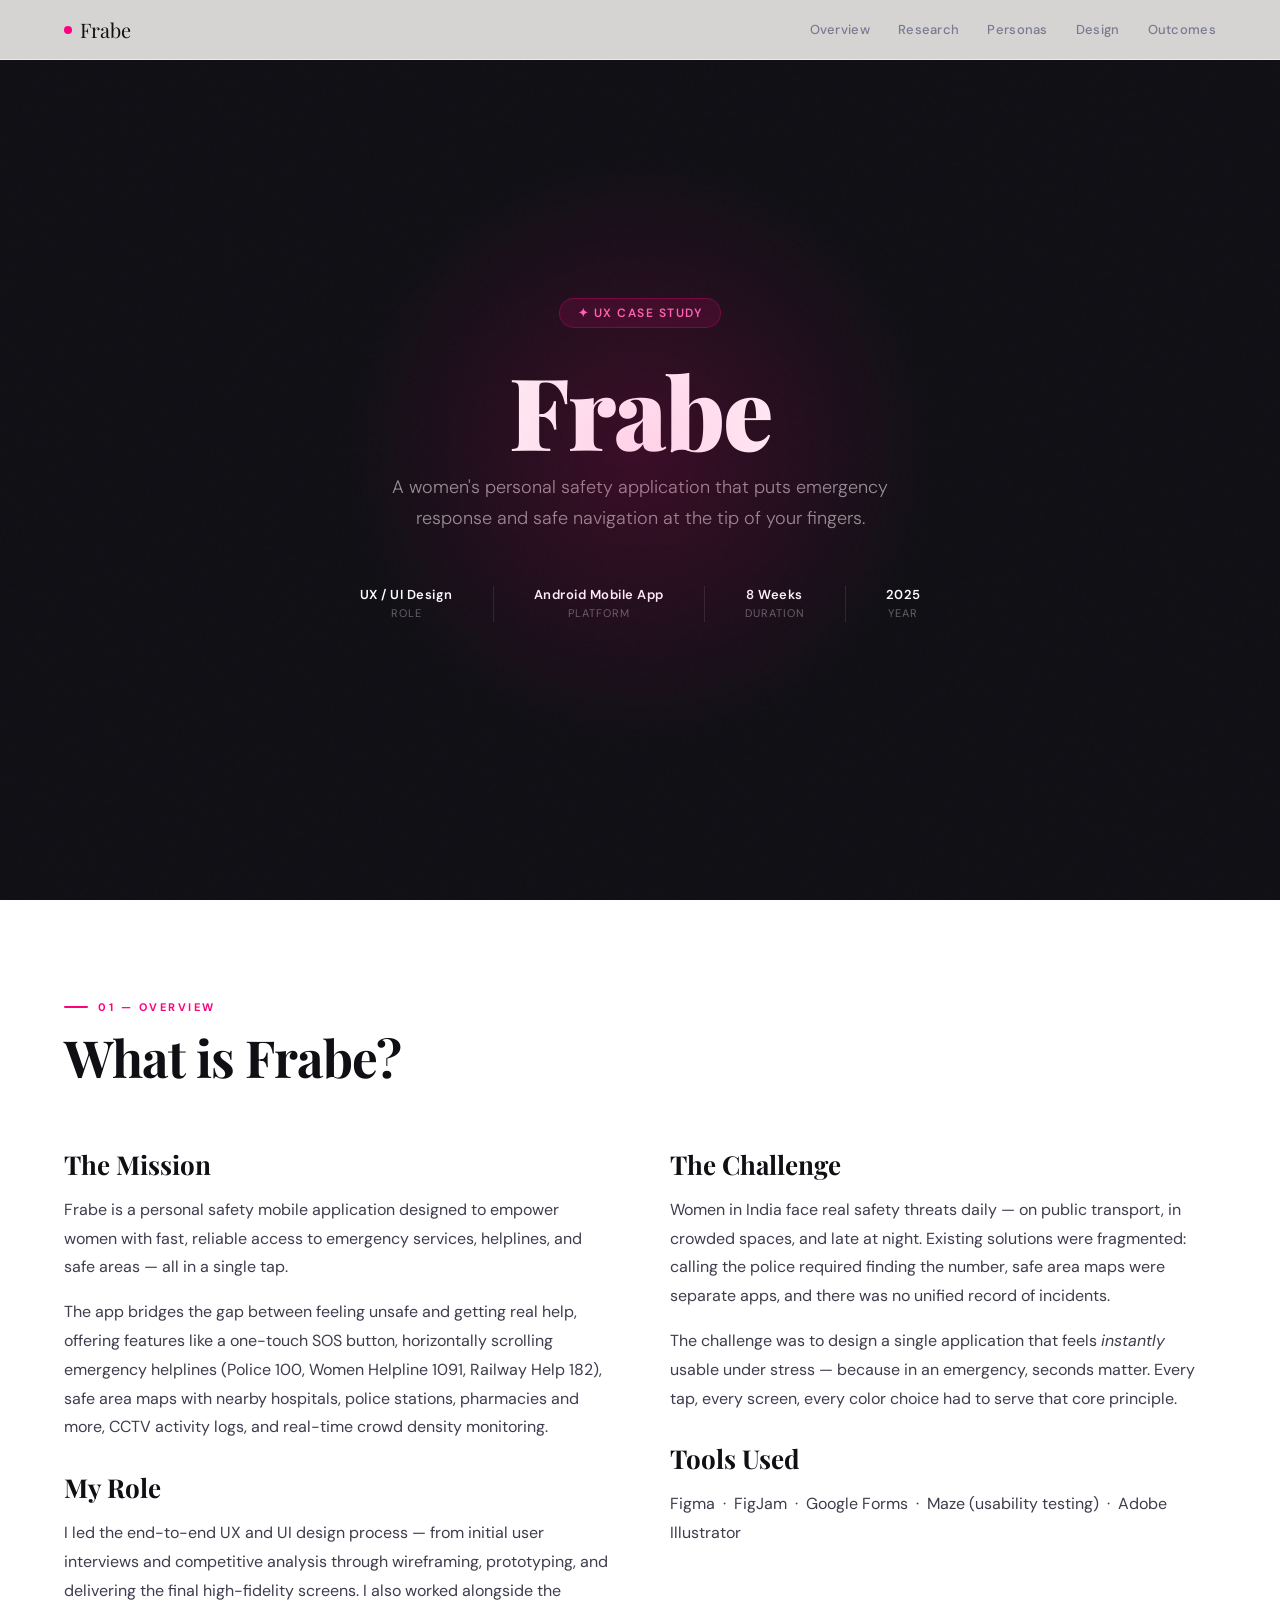
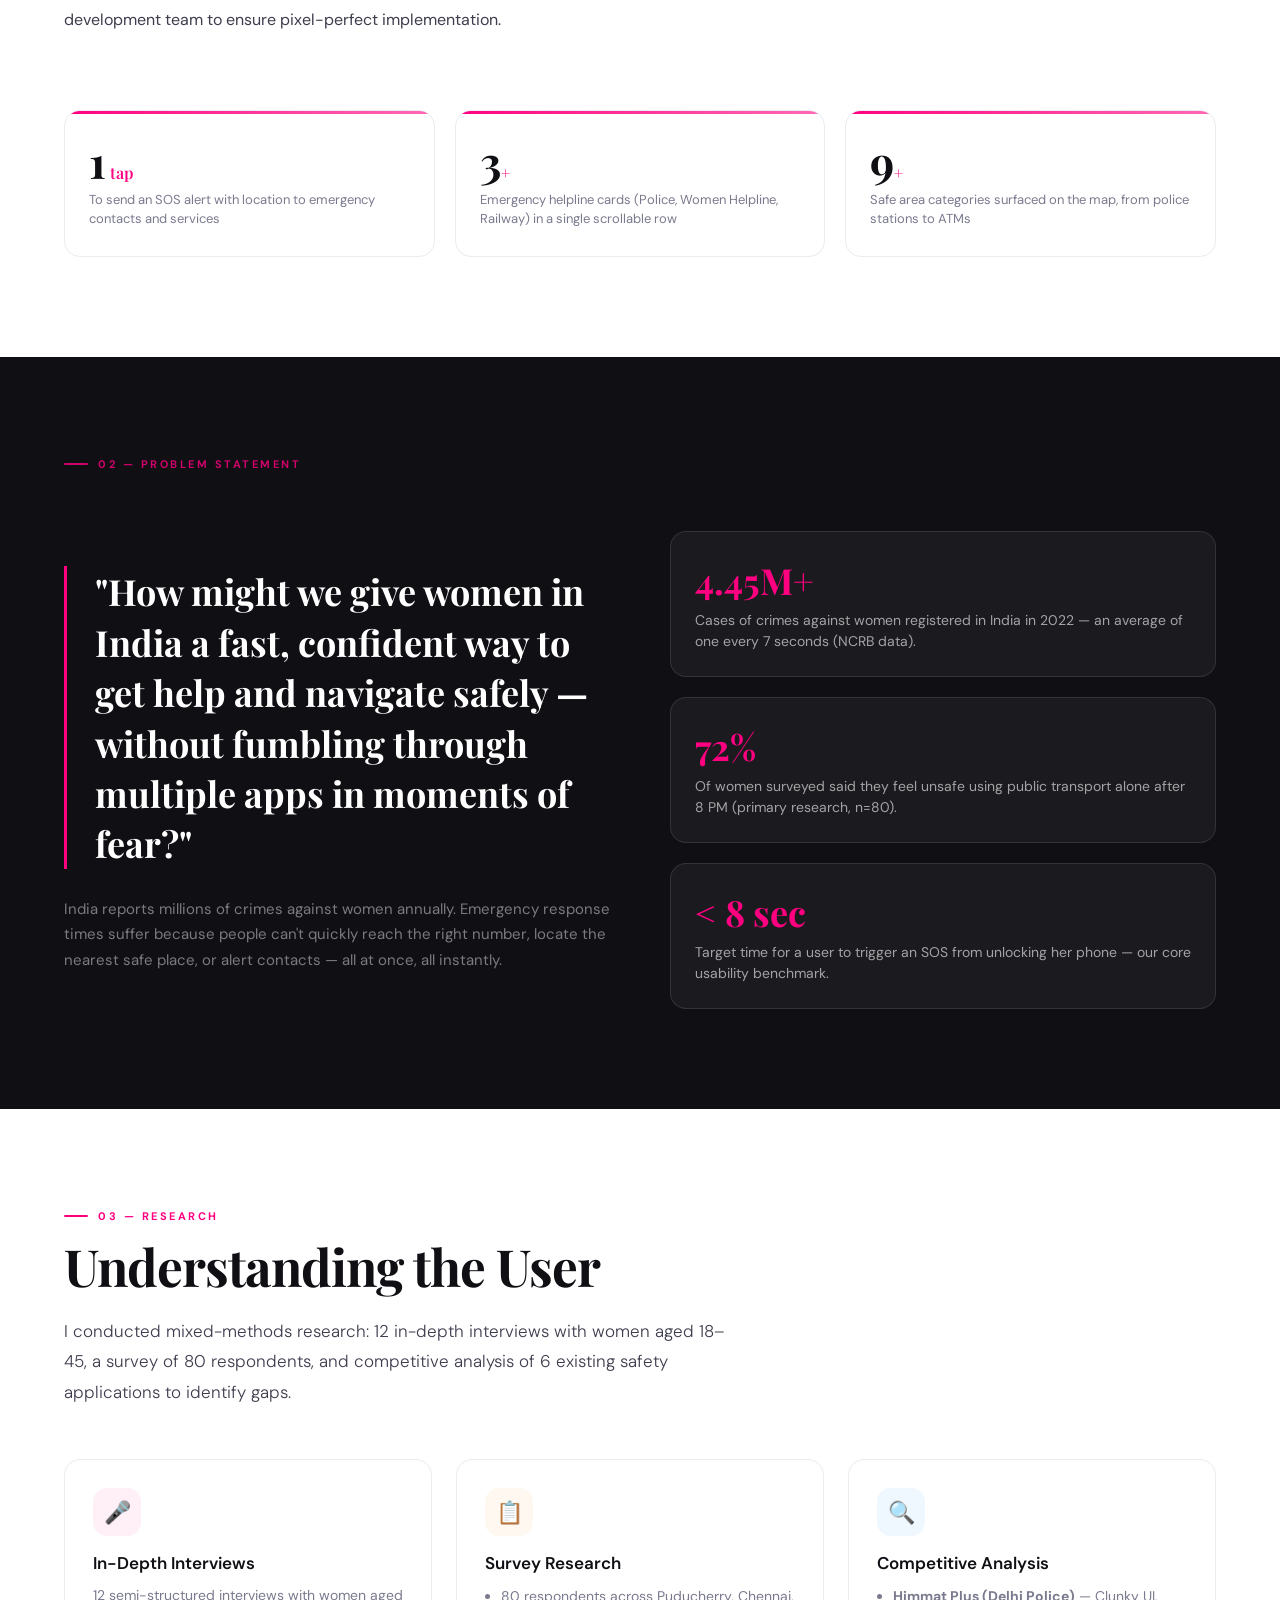
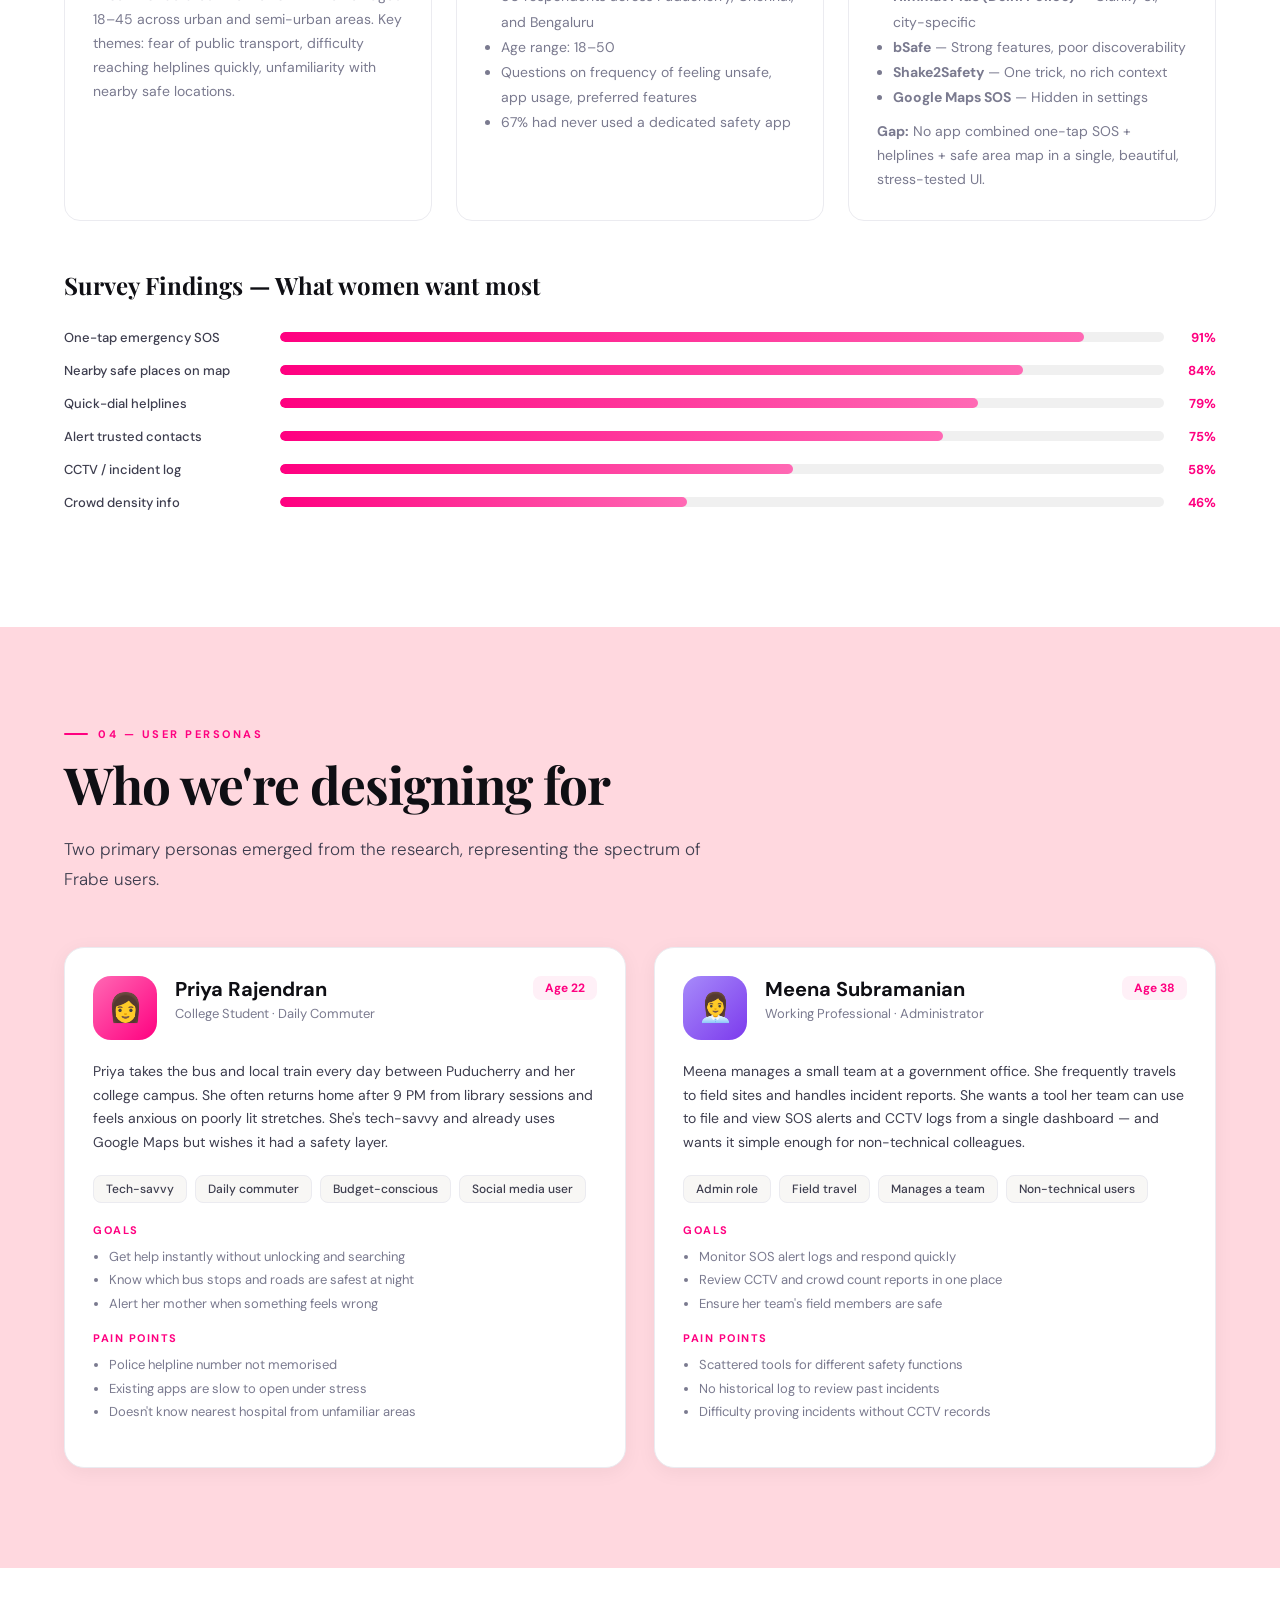
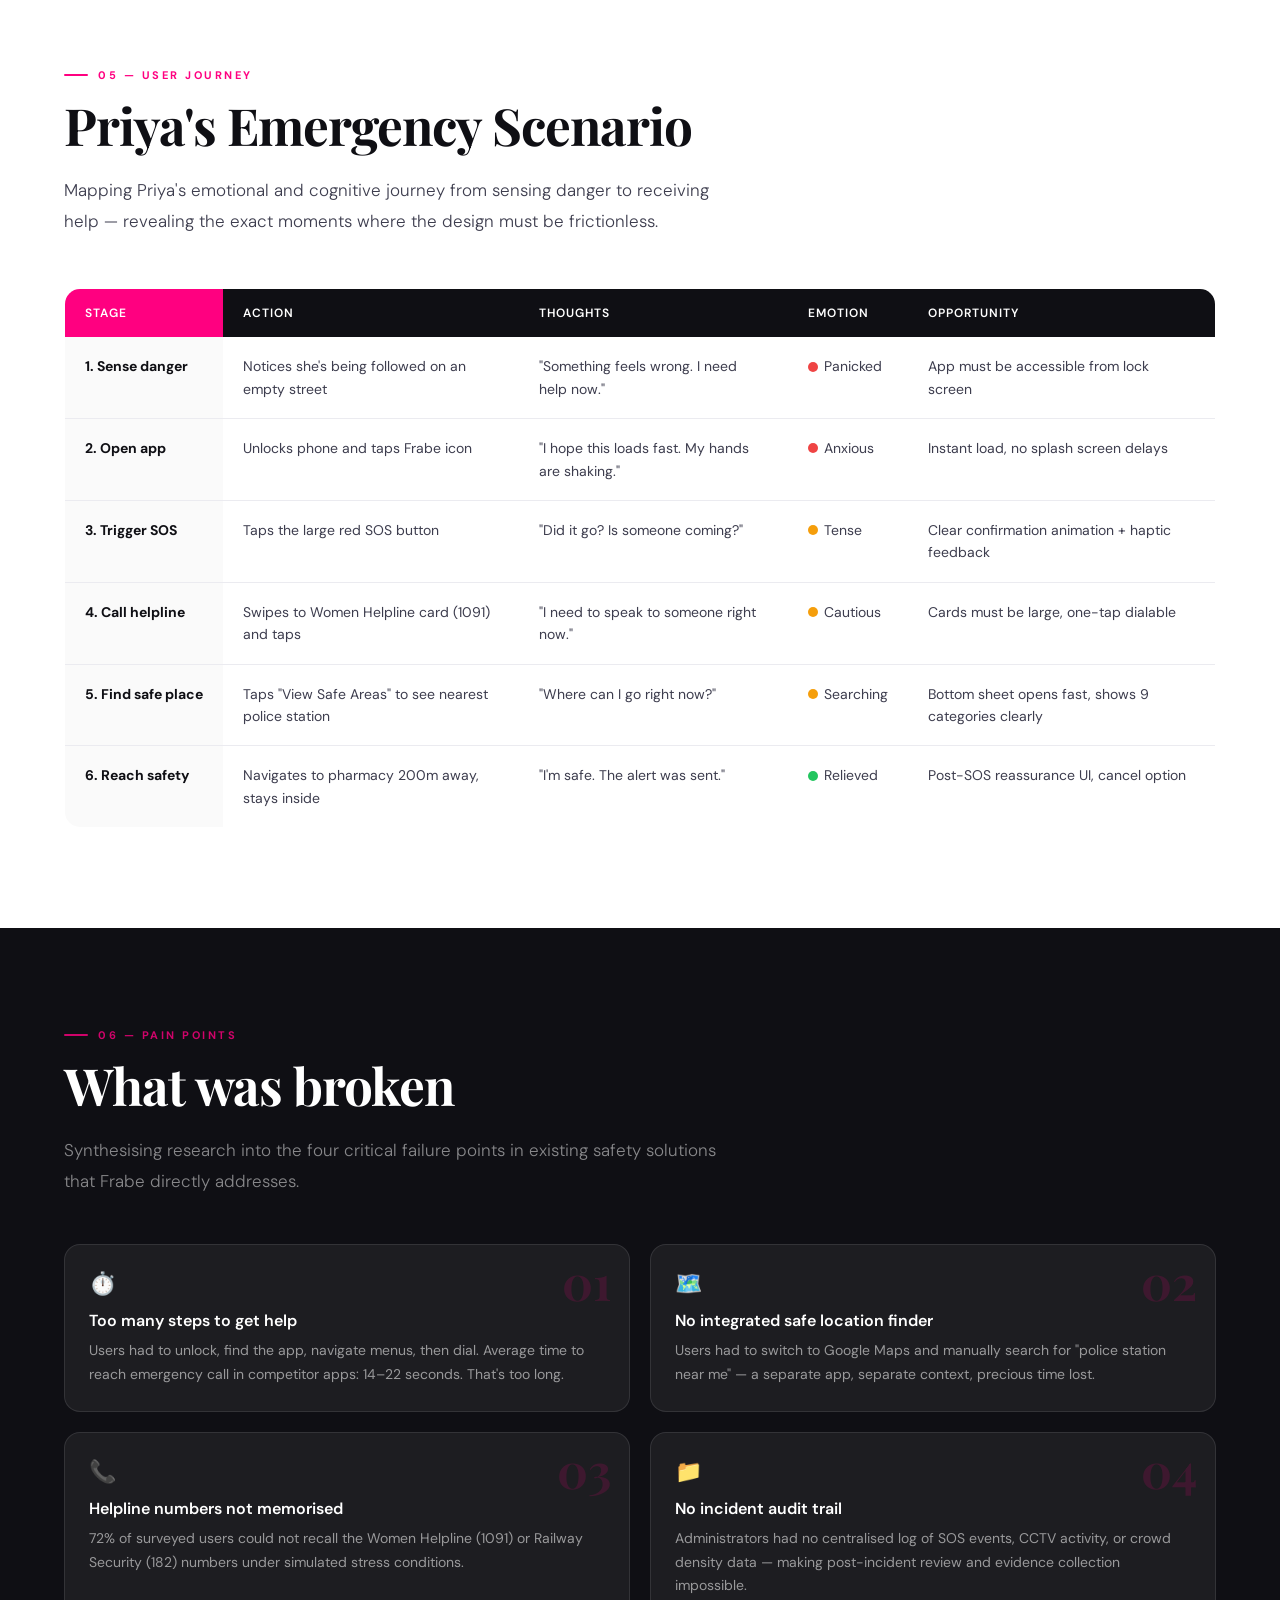
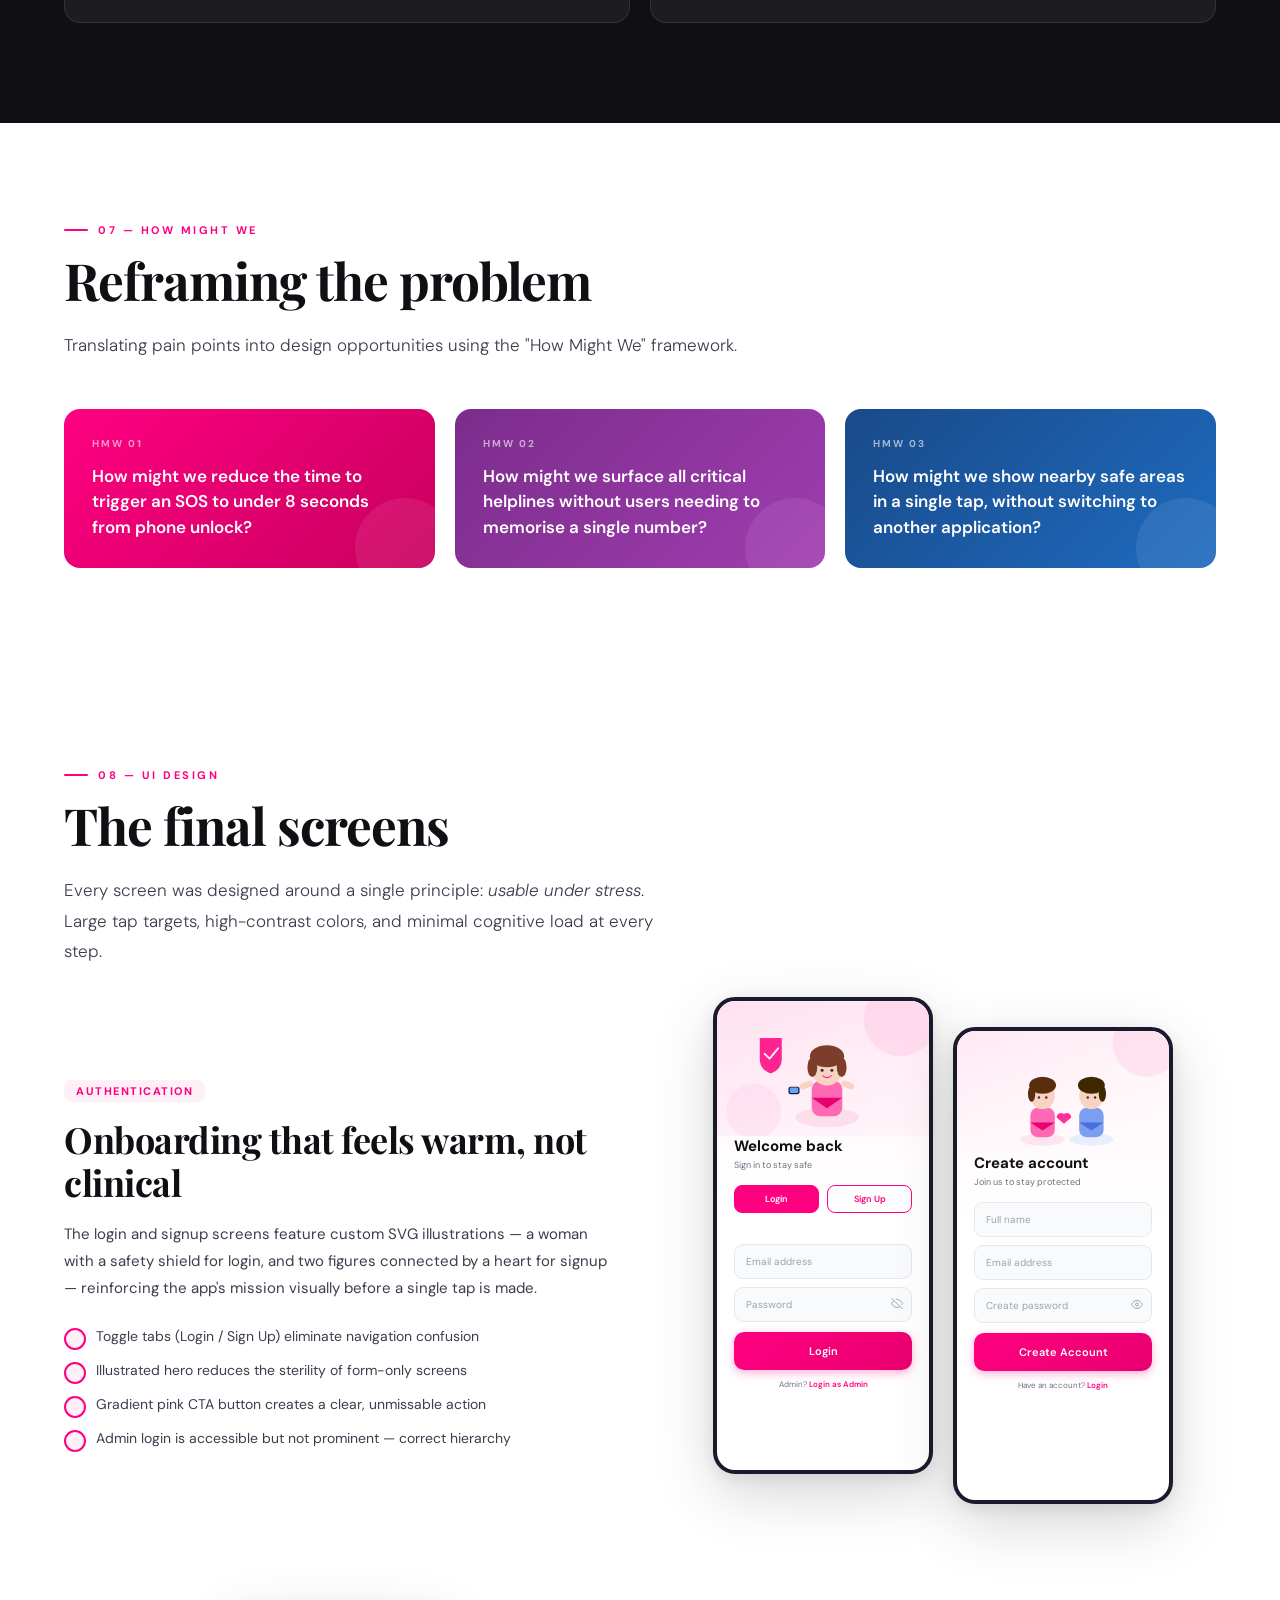
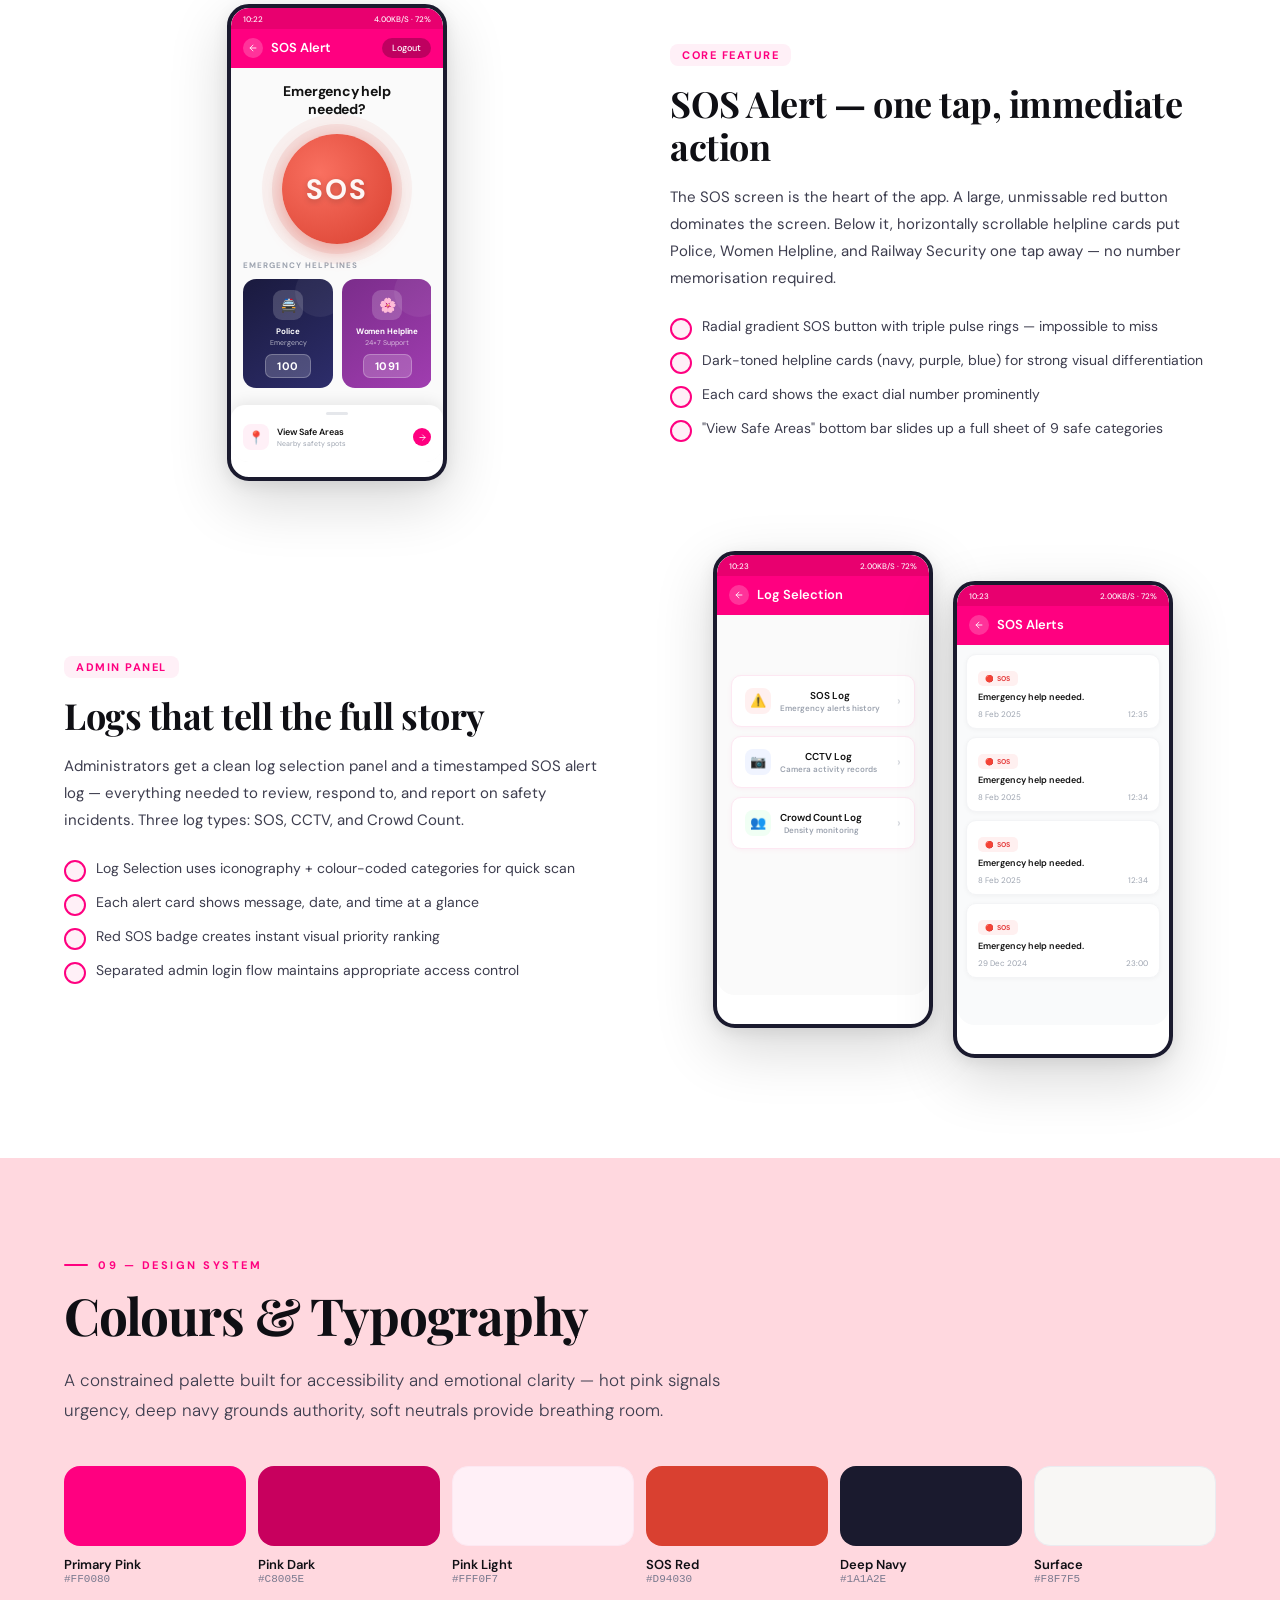
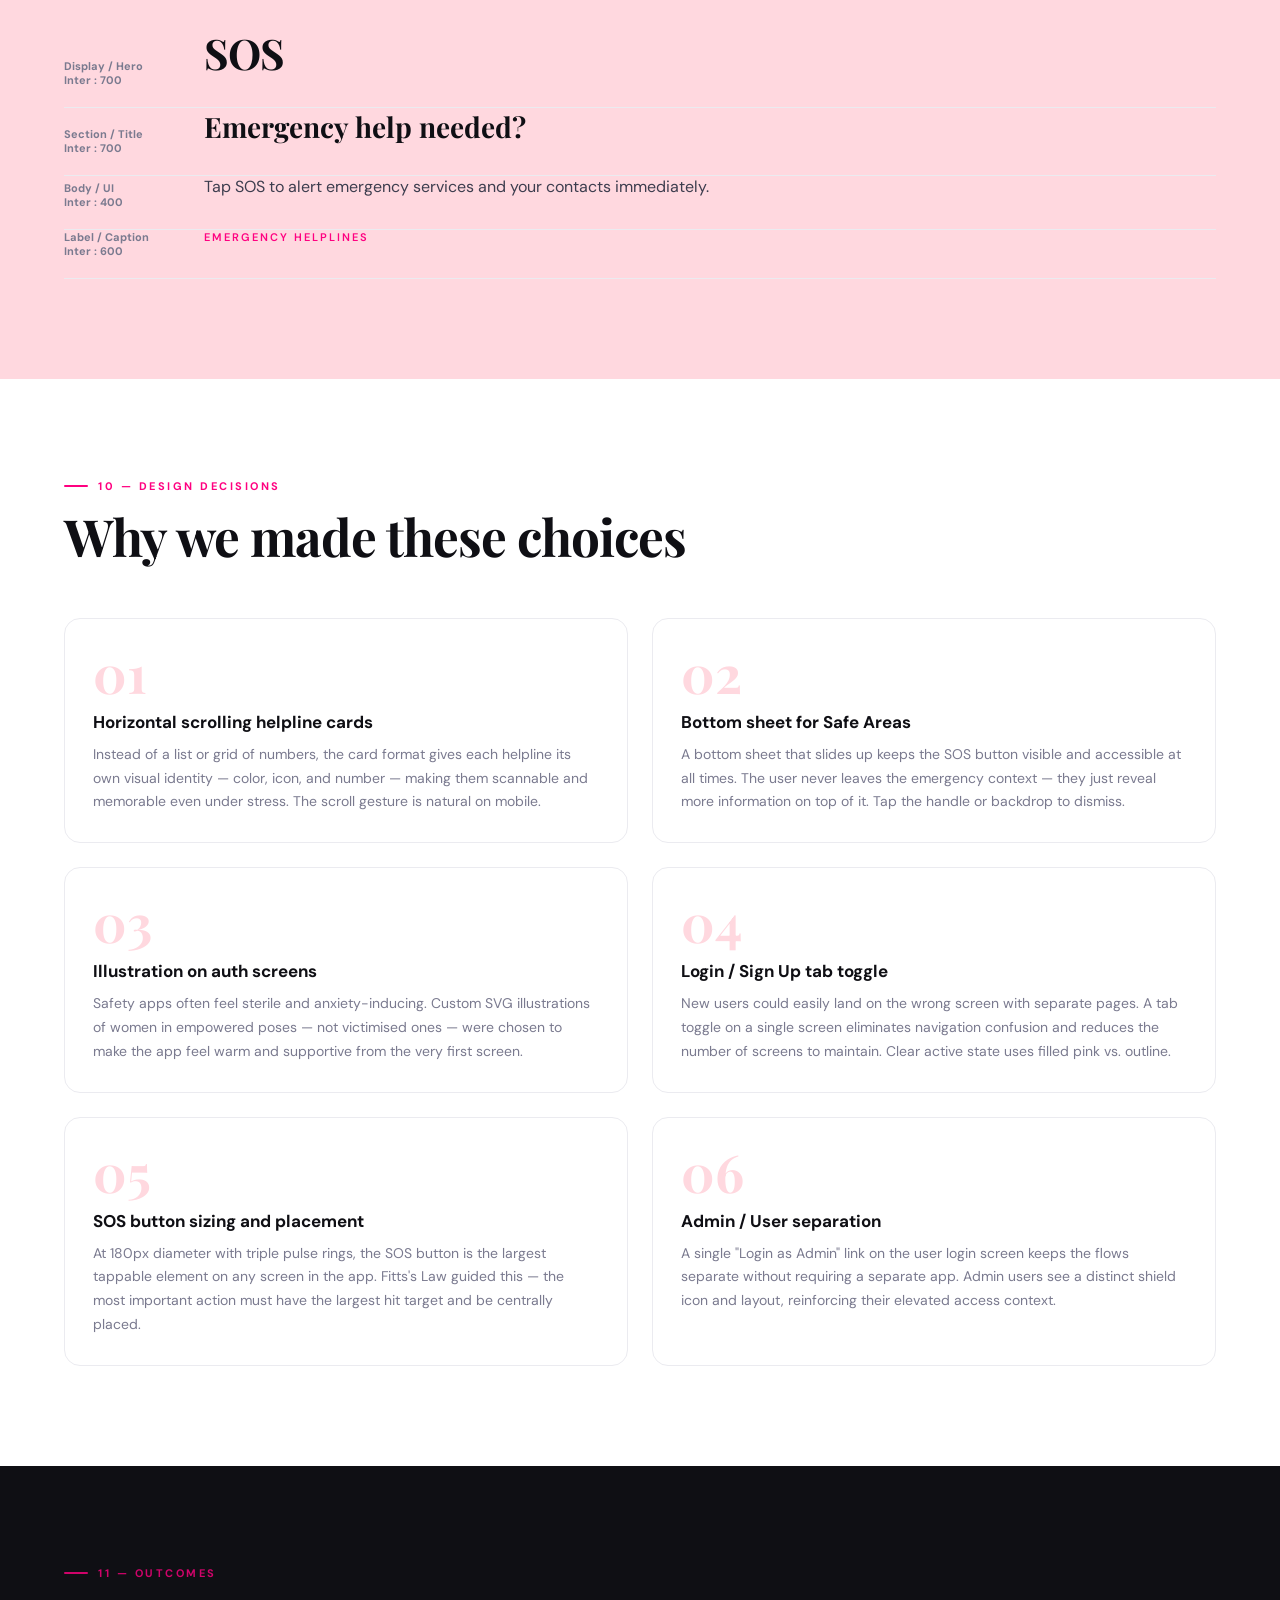
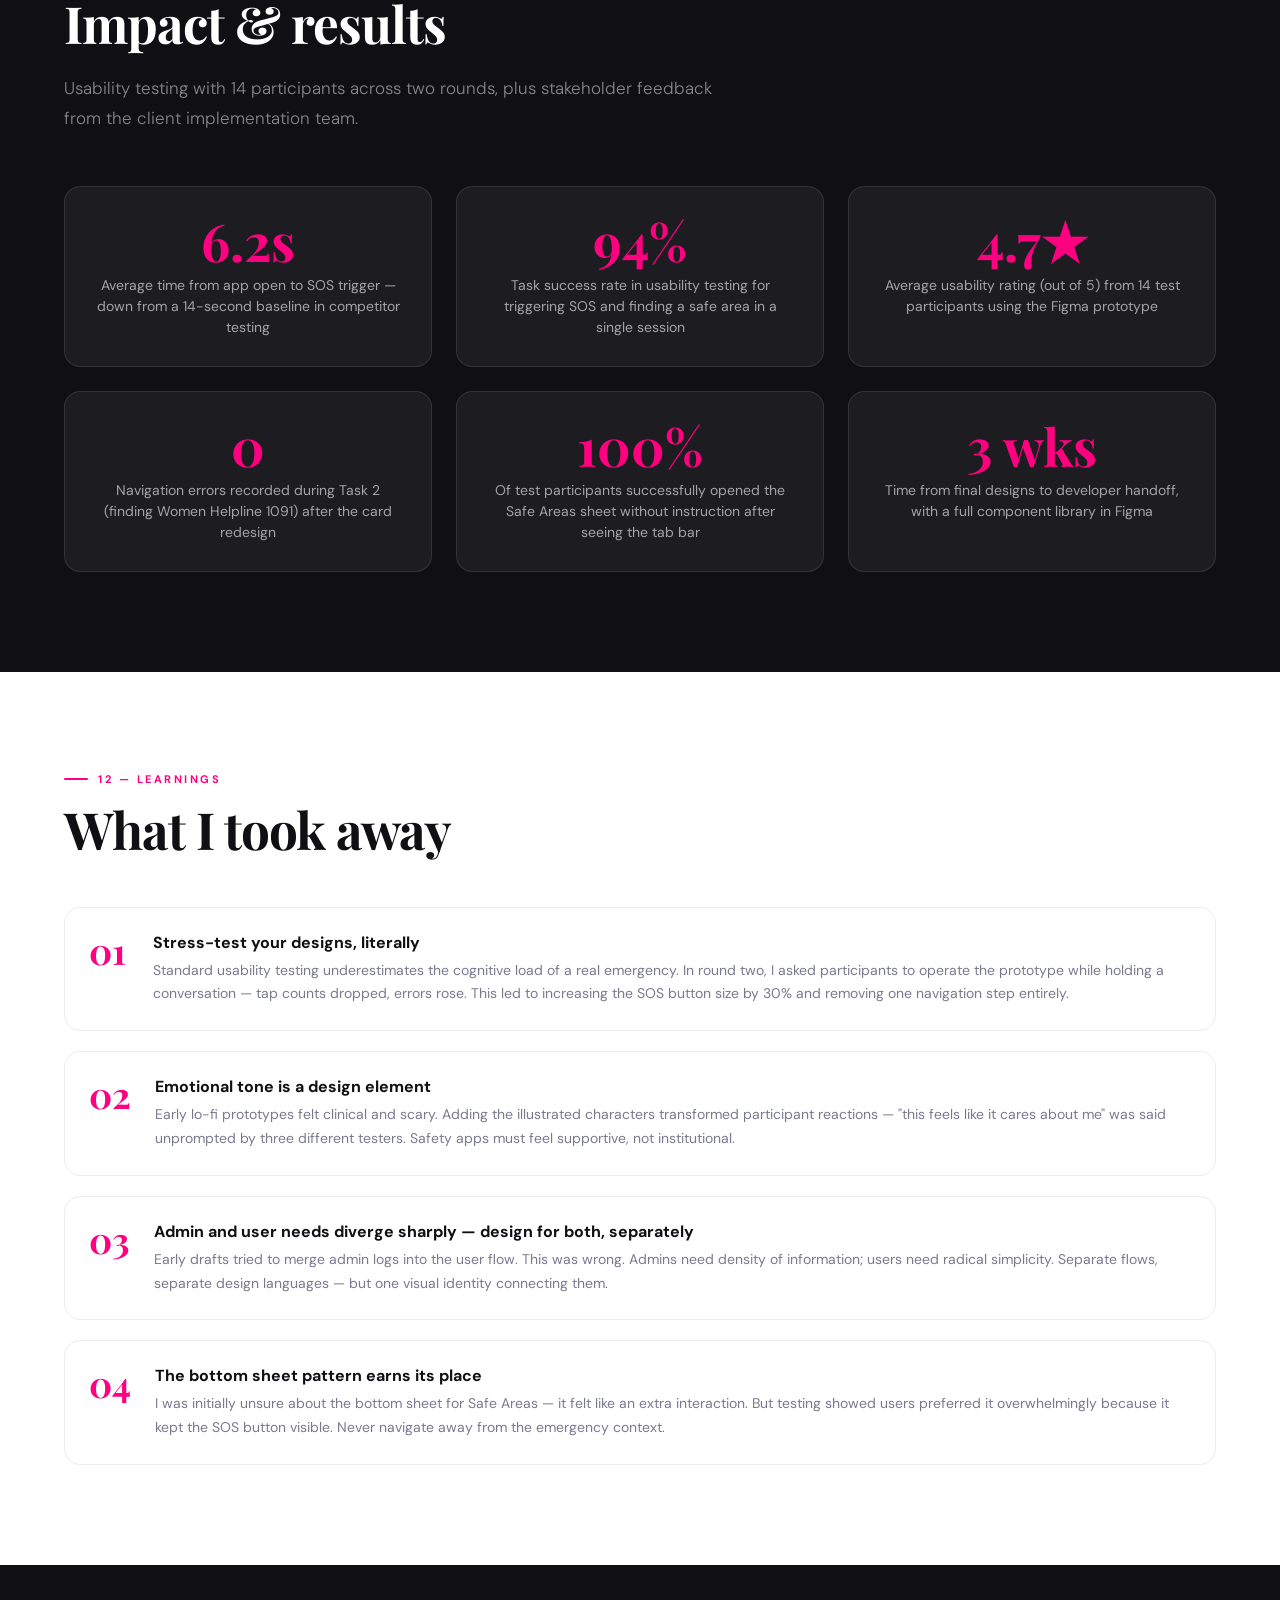
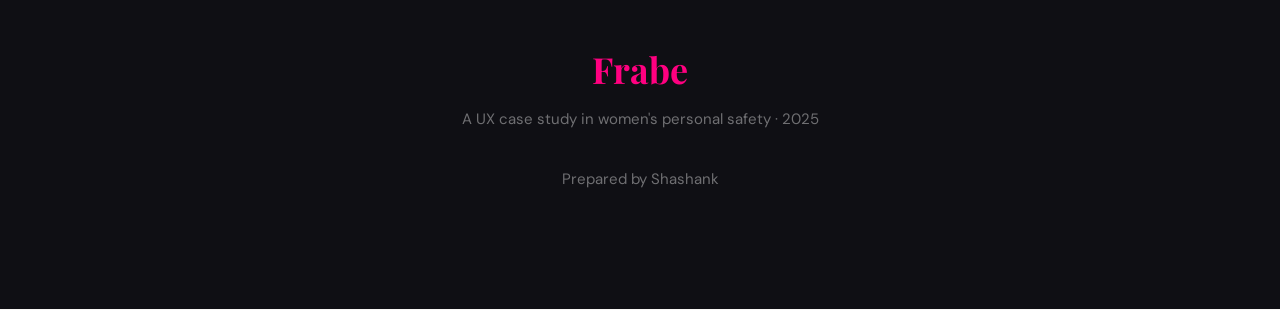
==== Frabe.html @ d7314336 "Files Upload" ====
<!DOCTYPE html>
<html lang="en">
<head>
<meta charset="UTF-8">
<meta name="viewport" content="width=device-width, initial-scale=1.0">
<title>Frabe — UX Case Study</title>
<link href="https://fonts.googleapis.com/css2?family=Playfair+Display:wght@700;900&family=DM+Sans:wght@300;400;500;600&display=swap" rel="stylesheet">
<style>
*{margin:0;padding:0;box-sizing:border-box}
:root{
  --pink:#ff0080;
  --pink-dark:#c8005e;
  --pink-light:#fff0f7;
  --ink:#0f0f14;
  --ink2:#3d3d4e;
  --ink3:#7a7a8f;
  --surface:#f8f7f5;
  --white:#ffffff;
  --border:#ebebf0;
  --r:16px;
}
html{scroll-behavior:smooth}
body{
  font-family:'DM Sans',sans-serif;
  background:var(--surface);
  color:var(--ink);
  overflow-x:hidden;
}

/* ── NAV ── */
nav{
  position:fixed;top:0;left:0;right:0;z-index:100;
  background:rgba(248,247,245,0.85);
  backdrop-filter:blur(16px);
  border-bottom:1px solid var(--border);
  padding:0 5%;
  display:flex;align-items:center;justify-content:space-between;
  height:60px;
}
.nav-logo{
  font-family:'Playfair Display',serif;
  font-size:20px;color:var(--ink);
  display:flex;align-items:center;gap:8px;
}
.nav-dot{width:8px;height:8px;border-radius:50%;background:var(--pink);display:inline-block;}
.nav-links{display:flex;gap:28px;}
.nav-links a{font-size:13px;font-weight:500;color:var(--ink3);text-decoration:none;letter-spacing:0.3px;}
.nav-links a:hover{color:var(--pink);}

/* ── HERO ── */
.hero{
  min-height:100vh;
  background:#0f0f14;
  display:flex;flex-direction:column;align-items:center;justify-content:center;
  text-align:center;
  padding:100px 5% 80px;
  position:relative;overflow:hidden;
}
.hero-noise{
  position:absolute;inset:0;
  background-image:url("data:image/svg+xml,%3Csvg viewBox='0 0 256 256' xmlns='http://www.w3.org/2000/svg'%3E%3Cfilter id='n'%3E%3CfeTurbulence type='fractalNoise' baseFrequency='0.9' numOctaves='4' stitchTiles='stitch'/%3E%3C/filter%3E%3Crect width='100%25' height='100%25' filter='url(%23n)' opacity='0.04'/%3E%3C/svg%3E");
  opacity:0.4;pointer-events:none;
}
.hero-glow{
  position:absolute;
  width:600px;height:600px;border-radius:50%;
  background:radial-gradient(circle,rgba(255,0,128,0.18) 0%,transparent 70%);
  top:50%;left:50%;transform:translate(-50%,-50%);
  pointer-events:none;
}
.hero-tag{
  display:inline-flex;align-items:center;gap:8px;
  background:rgba(255,0,128,0.12);
  border:1px solid rgba(255,0,128,0.3);
  border-radius:40px;
  padding:6px 18px;
  font-size:12px;font-weight:600;
  color:#ff69b4;letter-spacing:1.5px;text-transform:uppercase;
  margin-bottom:32px;
}
.hero h1{
  font-family:'Playfair Display',serif;
  font-size:clamp(52px,8vw,100px);
  font-weight:900;
  color:white;
  line-height:1.0;
  letter-spacing:-2px;
  margin-bottom:12px;
}
.hero h1 span{color:var(--pink);}
.hero-sub{
  font-size:18px;font-weight:300;
  color:rgba(255,255,255,0.55);
  max-width:560px;line-height:1.7;
  margin:0 auto 52px;
}
.hero-meta{
  display:flex;gap:40px;justify-content:center;flex-wrap:wrap;
}
.hero-meta-item{text-align:center;}
.hero-meta-item .val{font-size:13px;font-weight:600;color:white;letter-spacing:0.5px;}
.hero-meta-item .key{font-size:11px;color:rgba(255,255,255,0.35);margin-top:3px;text-transform:uppercase;letter-spacing:1px;}
.hero-divider{width:1px;height:36px;background:rgba(255,255,255,0.1);align-self:center;}

/* ── SECTION WRAPPER ── */
.section{padding:100px 5%;}
.section.dark{background:#0f0f14;color:white;}
.section.pink-bg{background:#ffd8df}
.section.white{background:var(--white);}

.section-eyebrow{
  font-size:11px;font-weight:700;
  color:var(--pink);letter-spacing:2.5px;text-transform:uppercase;
  margin-bottom:14px;
  display:flex;align-items:center;gap:10px;
}
.section-eyebrow::before{content:'';width:24px;height:2px;background:var(--pink);border-radius:1px;}
.section-eyebrow.white-eye{color:rgba(255,0,128,0.8);}
.section-eyebrow.white-eye::before{background:rgba(255,0,128,0.8);}

.section-title{
  font-family:'Playfair Display',serif;
  font-size:clamp(32px,4vw,52px);
  font-weight:700;line-height:1.15;
  letter-spacing:-1px;
  margin-bottom:20px;
}
.section-body{
  font-size:17px;font-weight:300;
  color:var(--ink2);line-height:1.8;
  max-width:680px;
}
.section.dark .section-body{color:rgba(255,255,255,0.6);}
.section.dark .section-title{color:white;}

/* ── OVERVIEW GRID ── */
.overview-grid{
  display:grid;
  grid-template-columns:1fr 1fr;
  gap:60px;
  margin-top:60px;
  align-items:start;
}
@media(max-width:800px){.overview-grid{grid-template-columns:1fr;gap:40px;}}
.overview-text h3{
  font-family:'Playfair Display',serif;
  font-size:26px;margin-bottom:14px;color:var(--ink);
}
.overview-text p{font-size:16px;color:var(--ink2);line-height:1.8;margin-bottom:16px;}

.kpi-row{
  display:grid;grid-template-columns:repeat(3,1fr);gap:20px;
  margin-top:60px;
}
.kpi-card{
  background:var(--white);border-radius:var(--r);
  padding:28px 24px;
  border:1px solid var(--border);
  position:relative;overflow:hidden;
}
.kpi-card::before{
  content:'';position:absolute;top:0;left:0;right:0;height:3px;
  background:linear-gradient(90deg,var(--pink),#ff69b4);
}
.kpi-num{font-family:'Playfair Display',serif;font-size:44px;font-weight:700;color:var(--ink);line-height:1;}
.kpi-unit{font-size:16px;color:var(--pink);font-weight:600;}
.kpi-label{font-size:13px;color:var(--ink3);margin-top:8px;line-height:1.4;}

/* ── PROBLEM STATEMENT ── */
.problem-layout{
  display:grid;grid-template-columns:1fr 1fr;
  gap:60px;align-items:center;margin-top:60px;
}
@media(max-width:800px){.problem-layout{grid-template-columns:1fr;}}
.problem-quote{
  font-family:'Playfair Display',serif;
  font-size:clamp(24px,3vw,36px);
  font-weight:700;color:white;
  line-height:1.4;
  padding-left:28px;
  border-left:3px solid var(--pink);
}
.problem-stats{display:flex;flex-direction:column;gap:20px;}
.pstat{
  background:rgba(255,255,255,0.05);
  border:1px solid rgba(255,255,255,0.1);
  border-radius:var(--r);padding:24px;
}
.pstat-num{font-size:36px;font-weight:700;color:var(--pink);font-family:'Playfair Display',serif;}
.pstat-text{font-size:14px;color:rgba(255,255,255,0.6);margin-top:6px;line-height:1.5;}

/* ── RESEARCH ── */
.research-grid{
  display:grid;grid-template-columns:repeat(3,1fr);
  gap:24px;margin-top:52px;
}
@media(max-width:900px){.research-grid{grid-template-columns:1fr;}}
.r-card{
  background:var(--white);
  border-radius:var(--r);
  padding:28px;
  border:1px solid var(--border);
  transition:transform .2s,box-shadow .2s;
}
.r-card:hover{transform:translateY(-4px);box-shadow:0 16px 40px rgba(0,0,0,0.08);}
.r-card-icon{
  width:48px;height:48px;border-radius:14px;
  display:flex;align-items:center;justify-content:center;
  font-size:22px;margin-bottom:16px;
}
.r-card-icon.ic1{background:#fff0f7;}
.r-card-icon.ic2{background:#fff8f0;}
.r-card-icon.ic3{background:#f0f8ff;}
.r-card h4{font-size:17px;font-weight:600;color:var(--ink);margin-bottom:10px;}
.r-card p{font-size:14px;color:var(--ink3);line-height:1.7;}
.r-card ul{padding-left:16px;}
.r-card ul li{font-size:14px;color:var(--ink3);line-height:1.8;}

/* bar chart */
.bar-chart{margin-top:48px;}
.bar-row{display:flex;align-items:center;gap:16px;margin-bottom:16px;}
.bar-label{font-size:13px;font-weight:500;color:var(--ink2);min-width:200px;}
.bar-track{flex:1;height:10px;background:#f0f0f0;border-radius:5px;overflow:hidden;}
.bar-fill{height:100%;border-radius:5px;background:linear-gradient(90deg,var(--pink),#ff69b4);}
.bar-pct{font-size:13px;font-weight:700;color:var(--pink);min-width:36px;text-align:right;}

/* ── PERSONAS ── */
.personas-grid{
  display:grid;grid-template-columns:1fr 1fr;
  gap:28px;margin-top:52px;
}
@media(max-width:800px){.personas-grid{grid-template-columns:1fr;}}
.persona-card{
  background:var(--white);
  border-radius:20px;
  overflow:hidden;
  border:1px solid var(--border);
  box-shadow:0 4px 20px rgba(0,0,0,0.05);
}
.persona-header{
  padding:28px 28px 20px;
  display:flex;gap:18px;align-items:flex-start;
}
.persona-avatar{
  width:64px;height:64px;border-radius:18px;
  display:flex;align-items:center;justify-content:center;
  font-size:28px;flex-shrink:0;
}
.av1{background:linear-gradient(135deg,#ff69b4,#ff0080);}
.av2{background:linear-gradient(135deg,#a78bfa,#7c3aed);}
.persona-name{font-size:20px;font-weight:700;color:var(--ink);}
.persona-role{font-size:13px;color:var(--ink3);margin-top:3px;}
.persona-age{
  margin-left:auto;
  background:var(--pink-light);
  color:var(--pink);
  border-radius:8px;
  padding:4px 12px;
  font-size:12px;font-weight:700;
  white-space:nowrap;
}
.persona-body{padding:0 28px 28px;}
.persona-bio{font-size:14px;color:var(--ink2);line-height:1.7;margin-bottom:20px;}
.persona-tags{display:flex;flex-wrap:wrap;gap:8px;margin-bottom:20px;}
.ptag{
  background:var(--surface);color:var(--ink2);
  border-radius:8px;padding:5px 12px;font-size:12px;font-weight:500;
  border:1px solid var(--border);
}
.persona-section{margin-bottom:16px;}
.persona-section-title{
  font-size:11px;font-weight:700;text-transform:uppercase;letter-spacing:1.5px;
  color:var(--pink);margin-bottom:8px;
}
.persona-section ul{padding-left:16px;}
.persona-section li{font-size:13px;color:var(--ink3);line-height:1.8;}

/* ── USER JOURNEY ── */
.journey{margin-top:52px;overflow-x:auto;}
.journey-table{
  width:100%;min-width:800px;
  border-collapse:collapse;
  border-radius:var(--r);overflow:hidden;
  border:1px solid var(--border);
  background:var(--white);
}
.journey-table th{
  background:var(--ink);color:white;
  font-size:12px;font-weight:600;letter-spacing:1px;text-transform:uppercase;
  padding:16px 20px;text-align:left;
}
.journey-table th:first-child{background:var(--pink);}
.journey-table td{
  padding:18px 20px;
  border-bottom:1px solid var(--border);
  vertical-align:top;
  font-size:14px;color:var(--ink2);line-height:1.6;
}
.journey-table tr:last-child td{border-bottom:none;}
.journey-table td:first-child{
  font-weight:700;color:var(--ink);
  background:#fafafa;
  white-space:nowrap;
}
.emotion{display:flex;align-items:center;gap:6px;}
.emotion-dot{width:10px;height:10px;border-radius:50%;flex-shrink:0;}
.e-neg{background:#ef4444;}
.e-neutral{background:#f59e0b;}
.e-pos{background:#22c55e;}

/* ── PAIN POINTS ── */
.pain-grid{
  display:grid;grid-template-columns:repeat(2,1fr);
  gap:20px;margin-top:48px;
}
@media(max-width:700px){.pain-grid{grid-template-columns:1fr;}}
.pain-card{
  background:rgba(255,255,255,0.06);
  border:1px solid rgba(255,255,255,0.1);
  border-radius:var(--r);padding:24px;
  position:relative;
}
.pain-num{
  font-family:'Playfair Display',serif;
  font-size:48px;font-weight:700;
  color:rgba(255,0,128,0.15);
  position:absolute;top:12px;right:18px;line-height:1;
}
.pain-icon{font-size:22px;margin-bottom:12px;}
.pain-title{font-size:16px;font-weight:600;color:white;margin-bottom:8px;}
.pain-text{font-size:14px;color:rgba(255,255,255,0.55);line-height:1.7;}

/* ── HOW MIGHT WE ── */
.hmw-grid{
  display:grid;grid-template-columns:repeat(3,1fr);
  gap:20px;margin-top:48px;
}
@media(max-width:900px){.hmw-grid{grid-template-columns:1fr;}}
.hmw-card{
  border-radius:var(--r);padding:28px;
  position:relative;overflow:hidden;
}
.hmw1{background:linear-gradient(135deg,#ff0080,#c8005e);}
.hmw2{background:linear-gradient(135deg,#7b2d8b,#a03db0);}
.hmw3{background:linear-gradient(135deg,#1a4a8a,#1e6bbf);}
.hmw-label{
  font-size:10px;font-weight:700;letter-spacing:2px;text-transform:uppercase;
  color:rgba(255,255,255,0.6);margin-bottom:14px;
}
.hmw-text{font-size:17px;font-weight:600;color:white;line-height:1.5;}
.hmw-decor{
  position:absolute;width:100px;height:100px;border-radius:50%;
  background:rgba(255,255,255,0.08);bottom:-30px;right:-20px;
}

/* ── SCREENS SECTION ── */
.screens-intro{
  max-width:600px;margin-bottom:60px;
}
.screens-flow{
  display:flex;flex-direction:column;gap:100px;
}
.screen-block{
  display:grid;grid-template-columns:1fr 1fr;
  gap:60px;align-items:center;
}
.screen-block.reverse{direction:rtl;}
.screen-block.reverse>*{direction:ltr;}
@media(max-width:900px){
  .screen-block,.screen-block.reverse{grid-template-columns:1fr;direction:ltr;}
  .screen-block.reverse>*{direction:ltr;}
}
.screen-block-text{}
.screen-block-tag{
  display:inline-block;
  background:var(--pink-light);color:var(--pink);
  border-radius:8px;padding:4px 12px;
  font-size:11px;font-weight:700;letter-spacing:1.5px;text-transform:uppercase;
  margin-bottom:16px;
}
.screen-block-title{
  font-family:'Playfair Display',serif;
  font-size:clamp(24px,3vw,36px);
  font-weight:700;line-height:1.2;
  color:var(--ink);margin-bottom:16px;letter-spacing:-0.5px;
}
.screen-block-body{
  font-size:15px;color:var(--ink2);line-height:1.8;margin-bottom:24px;
}
.feature-list{list-style:none;display:flex;flex-direction:column;gap:10px;}
.feature-list li{
  display:flex;align-items:flex-start;gap:10px;
  font-size:14px;color:var(--ink2);line-height:1.5;
}
.feature-list li::before{
  content:'';
  width:18px;height:18px;border-radius:50%;
  background:var(--pink-light);
  border:2px solid var(--pink);
  flex-shrink:0;margin-top:2px;
  display:flex;align-items:center;justify-content:center;
}
.screen-block-phones{
  display:flex;gap:20px;justify-content:center;align-items:flex-start;
}

/* PHONE STYLES (copied + adapted from v2) */
.phone{
  width:220px;min-height:477px;
  background:#fff;overflow:hidden;
  position:relative;border-radius:22px;
  box-shadow:0 20px 60px rgba(0,0,0,0.16),0 4px 16px rgba(0,0,0,0.08);
  border:4px solid #1a1a2e;
  flex-shrink:0;
  transform:scale(1);transition:transform .3s;
}
.phone:hover{transform:scale(1.03);}
.phone.raised{margin-top:-30px;}
.phone-inner{width:100%;height:100%;overflow:hidden;position:relative;border-radius:18px;}
.status-bar{background:#e8006f;color:rgba(255,255,255,.95);font-size:8px;font-weight:500;padding:6px 12px 5px;display:flex;justify-content:space-between;align-items:center;font-family:'DM Sans',sans-serif;}
.topbar{background:#ff0080;color:white;font-size:13px;font-weight:600;padding:9px 12px 10px;display:flex;align-items:center;gap:8px;font-family:'DM Sans',sans-serif;}
.topbar.spaced{justify-content:space-between;}
.topbar-left{display:flex;align-items:center;gap:8px;}
.back-btn{width:20px;height:20px;display:flex;align-items:center;justify-content:center;background:rgba(255,255,255,.2);border-radius:50%;cursor:pointer;flex-shrink:0;}
.back-btn svg{width:10px;height:10px;fill:white;}
.logout-btn{background:rgba(0,0,0,.25);color:white;border:none;border-radius:14px;padding:4px 10px;font-size:9px;font-weight:500;cursor:pointer;font-family:'DM Sans',sans-serif;}
.inp{width:100%;border:1px solid #e5e7eb;border-radius:9px;padding:10px 11px;font-size:10px;color:#111;background:#f9fafb;outline:none;font-family:'DM Sans',sans-serif;}
.inp::placeholder{color:#9ca3af;}
.inp-wrap{position:relative;}
.inp-wrap .inp{padding-right:28px;}
.inp-eye{position:absolute;right:9px;top:50%;transform:translateY(-50%);color:#9ca3af;cursor:pointer;}
.inp-eye svg{width:12px;height:12px;}
.btn-pink{width:100%;background:linear-gradient(135deg,#ff0080,#e8006f);color:white;border:none;border-radius:10px;padding:12px;font-size:11px;font-weight:600;cursor:pointer;font-family:'DM Sans',sans-serif;box-shadow:0 3px 10px rgba(255,0,128,.3);}

/* s1 */
.s1-bg{background:linear-gradient(180deg,#fff5f9 0%,#fff 50%);height:100%;overflow-y:auto;}
.s1-illustration{width:100%;height:135px;position:relative;overflow:hidden;}
.s1-form{padding:0 17px 17px;}
.s1-title{font-size:15px;font-weight:700;color:#111;margin-bottom:3px;font-family:'DM Sans',sans-serif;}
.s1-sub{font-size:9px;color:#6b7280;margin-bottom:14px;}
.s1-links{display:flex;gap:8px;margin-bottom:10px;}
.s1-tab{flex:1;padding:7px 6px;border-radius:8px;font-size:9px;font-weight:600;cursor:pointer;text-align:center;border:1px solid #ff0080;font-family:'DM Sans',sans-serif;}
.s1-tab.active{background:#ff0080;color:white;}
.s1-tab.outline{background:transparent;color:#ff0080;}
.s1-admin{text-align:center;margin-top:9px;font-size:8px;color:#6b7280;}
.s1-admin a{color:#ff0080;text-decoration:none;font-weight:600;}

/* s2 */
.s2-bg{background:linear-gradient(180deg,#fff5f9 0%,#fff 50%);height:100%;overflow-y:auto;}
.s2-illustration{width:100%;height:122px;position:relative;overflow:hidden;}
.s2-form{padding:0 17px 17px;}
.s2-title{font-size:15px;font-weight:700;color:#111;margin-bottom:3px;font-family:'DM Sans',sans-serif;}
.s2-sub{font-size:9px;color:#6b7280;margin-bottom:14px;}

/* s4 SOS */
.s4-bg{background:#fafafa;height:100%;overflow-y:auto;position:relative;}
.s4-content{padding:14px 12px 70px;}
.s4-heading{text-align:center;font-size:14px;font-weight:700;color:#111;margin-bottom:16px;line-height:1.3;letter-spacing:-.2px;font-family:'DM Sans',sans-serif;}
.sos-btn-wrap{display:flex;justify-content:center;margin-bottom:16px;}
.sos-btn{width:110px;height:110px;border-radius:50%;background:radial-gradient(circle at 35% 35%,#f97060,#d94030);display:flex;align-items:center;justify-content:center;position:relative;cursor:pointer;box-shadow:0 0 0 10px rgba(217,64,48,.1),0 0 0 20px rgba(217,64,48,.05),0 6px 20px rgba(217,64,48,.4);}
.sos-btn-text{font-size:28px;font-weight:800;color:rgba(255,255,255,.95);letter-spacing:2px;text-shadow:0 2px 6px rgba(0,0,0,.2);}
.s4-section-label{font-size:8px;font-weight:700;color:#9ca3af;text-transform:uppercase;letter-spacing:1px;margin-bottom:9px;}
.ecards-scroll{display:flex;gap:9px;overflow-x:auto;padding-bottom:4px;-webkit-overflow-scrolling:touch;scrollbar-width:none;}
.ecards-scroll::-webkit-scrollbar{display:none;}
.ecard{min-width:90px;border-radius:13px;padding:11px 10px 10px;display:flex;flex-direction:column;align-items:center;flex-shrink:0;position:relative;overflow:hidden;}
.ecard-police{background:linear-gradient(145deg,#1a1a3e,#2d2d6b);}
.ecard-women{background:linear-gradient(145deg,#7b2d8b,#a03db0);}
.ecard-railway{background:linear-gradient(145deg,#1a4a8a,#1e6bbf);}
.ecard-icon{width:30px;height:30px;border-radius:9px;background:rgba(255,255,255,.18);display:flex;align-items:center;justify-content:center;margin-bottom:6px;font-size:14px;}
.ecard-title{font-size:8px;font-weight:700;color:white;text-align:center;margin-bottom:2px;letter-spacing:-.1px;}
.ecard-sub{font-size:7px;color:rgba(255,255,255,.65);text-align:center;margin-bottom:7px;}
.ecard-num{background:rgba(255,255,255,.18);color:white;border-radius:7px;padding:4px 11px;font-size:11px;font-weight:700;letter-spacing:.5px;border:1px solid rgba(255,255,255,.25);}
.ecard-decor{position:absolute;width:50px;height:50px;border-radius:50%;background:rgba(255,255,255,.06);top:-12px;right:-12px;}
.tap-bar{position:absolute;bottom:0;left:0;right:0;background:white;border-radius:14px 14px 0 0;padding:0 12px 12px;box-shadow:0 -3px 14px rgba(0,0,0,.08);cursor:pointer;z-index:5;}
.tap-bar-handle{width:22px;height:3px;background:#e5e7eb;border-radius:2px;margin:7px auto 9px;}
.tap-bar-inner{display:flex;align-items:center;gap:8px;}
.tap-bar-icon{width:26px;height:26px;border-radius:8px;background:#fff0f7;display:flex;align-items:center;justify-content:center;font-size:13px;flex-shrink:0;}
.tap-bar-text{font-size:9px;font-weight:600;color:#111;}
.tap-bar-sub{font-size:7px;color:#9ca3af;margin-top:1px;}
.tap-bar-arrow{margin-left:auto;width:18px;height:18px;border-radius:50%;background:#ff0080;display:flex;align-items:center;justify-content:center;}
.tap-bar-arrow svg{width:9px;height:9px;fill:white;}

/* safe sheet */
.safe-sheet{position:absolute;bottom:-100%;left:0;right:0;height:72%;background:white;border-radius:14px 14px 0 0;box-shadow:0 -5px 25px rgba(0,0,0,.18);z-index:20;transition:bottom .4s cubic-bezier(.34,1.56,.64,1);padding:0 12px 12px;display:flex;flex-direction:column;}
.safe-sheet.open{bottom:0;}
.sheet-handle{width:22px;height:3px;background:#e5e7eb;border-radius:2px;margin:8px auto 10px;flex-shrink:0;cursor:pointer;}
.sheet-title-row{display:flex;align-items:center;justify-content:space-between;margin-bottom:12px;flex-shrink:0;}
.sheet-title{font-size:12px;font-weight:700;color:#111;font-family:'DM Sans',sans-serif;}
.sheet-close{width:18px;height:18px;border-radius:50%;background:#f3f4f6;display:flex;align-items:center;justify-content:center;cursor:pointer;font-size:10px;color:#6b7280;border:none;font-family:'DM Sans',sans-serif;}
.safe-grid{display:grid;grid-template-columns:repeat(3,1fr);gap:9px;overflow-y:auto;}
.safe-item{display:flex;flex-direction:column;align-items:center;gap:5px;background:#f9fafb;border-radius:10px;padding:10px 5px;cursor:pointer;border:1px solid #f3f4f6;}
.safe-icon{font-size:18px;}
.safe-label{font-size:7px;font-weight:600;color:#374151;text-align:center;line-height:1.3;font-family:'DM Sans',sans-serif;}
.dimmer{position:absolute;inset:0;background:rgba(0,0,0,0);z-index:10;pointer-events:none;transition:background .4s;}
.dimmer.active{background:rgba(0,0,0,.45);pointer-events:auto;}

/* log screen */
.s6-content{padding:60px 14px 17px;background:#fafafa;min-height:380px;}
.log-btn{width:100%;background:#fff;border:1px solid #fde8f2;border-radius:10px;padding:12px 13px;font-size:10px;font-weight:600;color:#111;cursor:pointer;display:flex;align-items:center;gap:9px;margin-bottom:9px;font-family:'DM Sans',sans-serif;box-shadow:0 1px 5px rgba(255,0,128,.05);}
.log-icon{width:26px;height:26px;border-radius:8px;display:flex;align-items:center;justify-content:center;font-size:13px;flex-shrink:0;}
.li-sos{background:#fff0f0;}
.li-cctv{background:#f0f4ff;}
.li-crowd{background:#f0fff4;}
.log-chevron{margin-left:auto;color:#d1d5db;font-size:12px;}

/* alerts */
.s7-content{padding:9px;background:#f9fafb;min-height:380px;overflow-y:auto;}
.alert-card{background:white;border-radius:10px;padding:10px 11px 9px;margin-bottom:8px;border:1px solid #f3f4f6;box-shadow:0 1px 5px rgba(0,0,0,.04);}
.alert-badge{display:inline-flex;align-items:center;gap:4px;background:#fff0f0;color:#e53e3e;border-radius:5px;padding:3px 7px;font-size:7px;font-weight:700;margin-bottom:5px;letter-spacing:.3px;}
.alert-title{font-size:9px;font-weight:600;color:#111;margin-bottom:6px;}
.alert-meta{display:flex;justify-content:space-between;font-size:8px;color:#9ca3af;}

/* ── DESIGN DECISIONS ── */
.decisions-grid{
  display:grid;grid-template-columns:repeat(2,1fr);
  gap:24px;margin-top:52px;
}
@media(max-width:700px){.decisions-grid{grid-template-columns:1fr;}}
.decision-card{
  background:var(--white);border-radius:var(--r);
  padding:28px;border:1px solid var(--border);
}
.decision-number{
  font-family:'Playfair Display',serif;
  font-size:52px;font-weight:700;
  color:#ffd8df;line-height:1;
  margin-bottom:12px;
}
.decision-title{font-size:17px;font-weight:700;color:var(--ink);margin-bottom:10px;}
.decision-body{font-size:14px;color:var(--ink3);line-height:1.7;}

/* ── COLOR PALETTE ── */
.palette{display:flex;gap:12px;margin-top:40px;flex-wrap:wrap;}
.swatch{flex:1;min-width:100px;}
.swatch-color{height:80px;border-radius:var(--r);margin-bottom:10px;}
.swatch-name{font-size:13px;font-weight:600;color:var(--ink);}
.swatch-hex{font-size:11px;color:var(--ink3);font-family:monospace;}

.type-scale{margin-top:40px;display:flex;flex-direction:column;gap:20px;}
.type-row{display:flex;align-items:baseline;gap:20px;padding-bottom:20px;border-bottom:1px solid var(--border);}
.type-meta{min-width:120px;font-size:11px;color:var(--ink3);}
.type-sample{font-family:'Playfair Display',serif;color:var(--ink);}

/* ── OUTCOMES ── */
.outcomes-grid{
  display:grid;grid-template-columns:repeat(3,1fr);
  gap:24px;margin-top:52px;
}
@media(max-width:800px){.outcomes-grid{grid-template-columns:1fr;}}
.outcome-card{
  background:rgba(255,255,255,.06);
  border:1px solid rgba(255,255,255,.1);
  border-radius:var(--r);padding:28px;text-align:center;
}
.outcome-num{
  font-family:'Playfair Display',serif;
  font-size:52px;font-weight:700;color:var(--pink);line-height:1;margin-bottom:8px;
}
.outcome-label{font-size:14px;color:rgba(255,255,255,.6);line-height:1.5;}

/* ── LEARNINGS ── */
.learning-list{
  display:flex;flex-direction:column;gap:20px;margin-top:48px;
}
.learning-item{
  display:flex;gap:24px;align-items:flex-start;
  padding:24px;background:var(--white);
  border-radius:var(--r);border:1px solid var(--border);
}
.learning-num{
  font-family:'Playfair Display',serif;
  font-size:36px;font-weight:700;color:var(--pink);
  line-height:1;flex-shrink:0;min-width:40px;
}
.learning-title{font-size:16px;font-weight:700;color:var(--ink);margin-bottom:6px;}
.learning-body{font-size:14px;color:var(--ink3);line-height:1.7;}

/* ── FOOTER ── */
footer{
  background:#0f0f14;
  padding:80px 5%;text-align:center;
}
.footer-logo{
  font-family:'Playfair Display',serif;
  font-size:36px;font-weight:700;color:white;margin-bottom:16px;
}
.footer-logo span{color:var(--pink);}
.footer-sub{font-size:15px;color:rgba(255,255,255,.4);margin-bottom:40px;}
.footer-meta{
  display:flex;gap:32px;justify-content:center;flex-wrap:wrap;
  font-size:13px;color:rgba(255,255,255,.3);
}

/* scroll reveal */
.reveal{opacity:0;transform:translateY(28px);transition:opacity .7s ease,transform .7s ease;}
.reveal.visible{opacity:1;transform:translateY(0);}
</style>
</head>
<body>

<!-- NAV -->
<nav>
  <div class="nav-logo"><span class="nav-dot"></span> Frabe</div>
  <div class="nav-links">
    <a href="#overview">Overview</a>
    <a href="#research">Research</a>
    <a href="#personas">Personas</a>
    <a href="#design">Design</a>
    <a href="#outcomes">Outcomes</a>
  </div>
</nav>

<!-- HERO -->
<section class="hero">
  <div class="hero-noise"></div>
  <div class="hero-glow"></div>
  <div class="hero-tag">✦ UX Case Study</div>
  <h1>Frabe</h1>
  <p class="hero-sub">A women's personal safety application that puts emergency response and safe navigation at the tip of your fingers.</p>
  <div class="hero-meta">
    <div class="hero-meta-item">
      <div class="val">UX / UI Design</div>
      <div class="key">Role</div>
    </div>
    <div class="hero-divider"></div>
    <div class="hero-meta-item">
      <div class="val">Android Mobile App</div>
      <div class="key">Platform</div>
    </div>
    <div class="hero-divider"></div>
    <div class="hero-meta-item">
      <div class="val">8 Weeks</div>
      <div class="key">Duration</div>
    </div>
    <div class="hero-divider"></div>
    <div class="hero-meta-item">
      <div class="val">2025</div>
      <div class="key">Year</div>
    </div>
  </div>
</section>

<!-- OVERVIEW -->
<section class="section white" id="overview">
  <div class="section-eyebrow">01 — Overview</div>
  <h2 class="section-title">What is Frabe?</h2>
  <div class="overview-grid">
    <div class="overview-text reveal">
      <h3>The Mission</h3>
      <p>Frabe is a personal safety mobile application designed to empower women with fast, reliable access to emergency services, helplines, and safe areas — all in a single tap.</p>
      <p>The app bridges the gap between feeling unsafe and getting real help, offering features like a one-touch SOS button, horizontally scrolling emergency helplines (Police 100, Women Helpline 1091, Railway Help 182), safe area maps with nearby hospitals, police stations, pharmacies and more, CCTV activity logs, and real-time crowd density monitoring.</p>
      <h3 style="margin-top:28px">My Role</h3>
      <p>I led the end-to-end UX and UI design process — from initial user interviews and competitive analysis through wireframing, prototyping, and delivering the final high-fidelity screens. I also worked alongside the development team to ensure pixel-perfect implementation.</p>
    </div>
    <div class="overview-text reveal">
      <h3>The Challenge</h3>
      <p>Women in India face real safety threats daily — on public transport, in crowded spaces, and late at night. Existing solutions were fragmented: calling the police required finding the number, safe area maps were separate apps, and there was no unified record of incidents.</p>
      <p>The challenge was to design a single application that feels <em>instantly</em> usable under stress — because in an emergency, seconds matter. Every tap, every screen, every color choice had to serve that core principle.</p>
      <h3 style="margin-top:28px">Tools Used</h3>
      <p>Figma &nbsp;·&nbsp; FigJam &nbsp;·&nbsp; Google Forms &nbsp;·&nbsp; Maze (usability testing) &nbsp;·&nbsp; Adobe Illustrator</p>
    </div>
  </div>

  <div class="kpi-row reveal">
    <div class="kpi-card">
      <div class="kpi-num">1<span class="kpi-unit"> tap</span></div>
      <div class="kpi-label">To send an SOS alert with location to emergency contacts and services</div>
    </div>
    <div class="kpi-card">
      <div class="kpi-num">3<span class="kpi-unit">+</span></div>
      <div class="kpi-label">Emergency helpline cards (Police, Women Helpline, Railway) in a single scrollable row</div>
    </div>
    <div class="kpi-card">
      <div class="kpi-num">9<span class="kpi-unit">+</span></div>
      <div class="kpi-label">Safe area categories surfaced on the map, from police stations to ATMs</div>
    </div>
  </div>
</section>

<!-- PROBLEM STATEMENT -->
<section class="section dark" id="problem">
  <div class="section-eyebrow white-eye">02 — Problem Statement</div>
  <div class="problem-layout">
    <div class="reveal">
      <div class="problem-quote">"How might we give women in India a fast, confident way to get help and navigate safely — without fumbling through multiple apps in moments of fear?"</div>
      <p style="color:rgba(255,255,255,.45);margin-top:28px;font-size:15px;line-height:1.7">India reports millions of crimes against women annually. Emergency response times suffer because people can't quickly reach the right number, locate the nearest safe place, or alert contacts — all at once, all instantly.</p>
    </div>
    <div class="problem-stats reveal">
      <div class="pstat">
        <div class="pstat-num">4.45M+</div>
        <div class="pstat-text">Cases of crimes against women registered in India in 2022 — an average of one every 7 seconds (NCRB data).</div>
      </div>
      <div class="pstat">
        <div class="pstat-num">72%</div>
        <div class="pstat-text">Of women surveyed said they feel unsafe using public transport alone after 8 PM (primary research, n=80).</div>
      </div>
      <div class="pstat">
        <div class="pstat-num">&lt; 8 sec</div>
        <div class="pstat-text">Target time for a user to trigger an SOS from unlocking her phone — our core usability benchmark.</div>
      </div>
    </div>
  </div>
</section>

<!-- RESEARCH -->
<section class="section white" id="research">
  <div class="section-eyebrow">03 — Research</div>
  <h2 class="section-title">Understanding the User</h2>
  <p class="section-body">I conducted mixed-methods research: 12 in-depth interviews with women aged 18–45, a survey of 80 respondents, and competitive analysis of 6 existing safety applications to identify gaps.</p>

  <div class="research-grid reveal">
    <div class="r-card">
      <div class="r-card-icon ic1">🎤</div>
      <h4>In-Depth Interviews</h4>
      <p>12 semi-structured interviews with women aged 18–45 across urban and semi-urban areas. Key themes: fear of public transport, difficulty reaching helplines quickly, unfamiliarity with nearby safe locations.</p>
    </div>
    <div class="r-card">
      <div class="r-card-icon ic2">📋</div>
      <h4>Survey Research</h4>
      <ul>
        <li>80 respondents across Puducherry, Chennai, and Bengaluru</li>
        <li>Age range: 18–50</li>
        <li>Questions on frequency of feeling unsafe, app usage, preferred features</li>
        <li>67% had never used a dedicated safety app</li>
      </ul>
    </div>
    <div class="r-card">
      <div class="r-card-icon ic3">🔍</div>
      <h4>Competitive Analysis</h4>
      <ul>
        <li><strong>Himmat Plus (Delhi Police)</strong> — Clunky UI, city-specific</li>
        <li><strong>bSafe</strong> — Strong features, poor discoverability</li>
        <li><strong>Shake2Safety</strong> — One trick, no rich context</li>
        <li><strong>Google Maps SOS</strong> — Hidden in settings</li>
      </ul>
      <p style="margin-top:10px"><strong>Gap:</strong> No app combined one-tap SOS + helplines + safe area map in a single, beautiful, stress-tested UI.</p>
    </div>
  </div>

  <div class="bar-chart reveal">
    <h3 style="font-family:'Playfair Display',serif;font-size:24px;margin-bottom:28px;color:var(--ink)">Survey Findings — What women want most</h3>
    <div class="bar-row"><div class="bar-label">One-tap emergency SOS</div><div class="bar-track"><div class="bar-fill" style="width:91%"></div></div><div class="bar-pct">91%</div></div>
    <div class="bar-row"><div class="bar-label">Nearby safe places on map</div><div class="bar-track"><div class="bar-fill" style="width:84%"></div></div><div class="bar-pct">84%</div></div>
    <div class="bar-row"><div class="bar-label">Quick-dial helplines</div><div class="bar-track"><div class="bar-fill" style="width:79%"></div></div><div class="bar-pct">79%</div></div>
    <div class="bar-row"><div class="bar-label">Alert trusted contacts</div><div class="bar-track"><div class="bar-fill" style="width:75%"></div></div><div class="bar-pct">75%</div></div>
    <div class="bar-row"><div class="bar-label">CCTV / incident log</div><div class="bar-track"><div class="bar-fill" style="width:58%"></div></div><div class="bar-pct">58%</div></div>
    <div class="bar-row"><div class="bar-label">Crowd density info</div><div class="bar-track"><div class="bar-fill" style="width:46%"></div></div><div class="bar-pct">46%</div></div>
  </div>
</section>

<!-- PERSONAS -->
<section class="section pink-bg" id="personas">
  <div class="section-eyebrow">04 — User Personas</div>
  <h2 class="section-title">Who we're designing for</h2>
  <p class="section-body">Two primary personas emerged from the research, representing the spectrum of Frabe users.</p>

  <div class="personas-grid reveal">
    <!-- Persona 1 -->
    <div class="persona-card">
      <div class="persona-header">
        <div class="persona-avatar av1">👩</div>
        <div>
          <div class="persona-name">Priya Rajendran</div>
          <div class="persona-role">College Student · Daily Commuter</div>
        </div>
        <div class="persona-age">Age 22</div>
      </div>
      <div class="persona-body">
        <p class="persona-bio">Priya takes the bus and local train every day between Puducherry and her college campus. She often returns home after 9 PM from library sessions and feels anxious on poorly lit stretches. She's tech-savvy and already uses Google Maps but wishes it had a safety layer.</p>
        <div class="persona-tags">
          <span class="ptag">Tech-savvy</span>
          <span class="ptag">Daily commuter</span>
          <span class="ptag">Budget-conscious</span>
          <span class="ptag">Social media user</span>
        </div>
        <div class="persona-section">
          <div class="persona-section-title">Goals</div>
          <ul>
            <li>Get help instantly without unlocking and searching</li>
            <li>Know which bus stops and roads are safest at night</li>
            <li>Alert her mother when something feels wrong</li>
          </ul>
        </div>
        <div class="persona-section">
          <div class="persona-section-title">Pain Points</div>
          <ul>
            <li>Police helpline number not memorised</li>
            <li>Existing apps are slow to open under stress</li>
            <li>Doesn't know nearest hospital from unfamiliar areas</li>
          </ul>
        </div>
      </div>
    </div>

    <!-- Persona 2 -->
    <div class="persona-card">
      <div class="persona-header">
        <div class="persona-avatar av2">👩‍💼</div>
        <div>
          <div class="persona-name">Meena Subramanian</div>
          <div class="persona-role">Working Professional · Administrator</div>
        </div>
        <div class="persona-age">Age 38</div>
      </div>
      <div class="persona-body">
        <p class="persona-bio">Meena manages a small team at a government office. She frequently travels to field sites and handles incident reports. She wants a tool her team can use to file and view SOS alerts and CCTV logs from a single dashboard — and wants it simple enough for non-technical colleagues.</p>
        <div class="persona-tags">
          <span class="ptag">Admin role</span>
          <span class="ptag">Field travel</span>
          <span class="ptag">Manages a team</span>
          <span class="ptag">Non-technical users</span>
        </div>
        <div class="persona-section">
          <div class="persona-section-title">Goals</div>
          <ul>
            <li>Monitor SOS alert logs and respond quickly</li>
            <li>Review CCTV and crowd count reports in one place</li>
            <li>Ensure her team's field members are safe</li>
          </ul>
        </div>
        <div class="persona-section">
          <div class="persona-section-title">Pain Points</div>
          <ul>
            <li>Scattered tools for different safety functions</li>
            <li>No historical log to review past incidents</li>
            <li>Difficulty proving incidents without CCTV records</li>
          </ul>
        </div>
      </div>
    </div>
  </div>
</section>

<!-- USER JOURNEY -->
<section class="section white">
  <div class="section-eyebrow">05 — User Journey</div>
  <h2 class="section-title">Priya's Emergency Scenario</h2>
  <p class="section-body">Mapping Priya's emotional and cognitive journey from sensing danger to receiving help — revealing the exact moments where the design must be frictionless.</p>

  <div class="journey reveal">
    <table class="journey-table">
      <thead>
        <tr>
          <th>Stage</th>
          <th>Action</th>
          <th>Thoughts</th>
          <th>Emotion</th>
          <th>Opportunity</th>
        </tr>
      </thead>
      <tbody>
        <tr>
          <td>1. Sense danger</td>
          <td>Notices she's being followed on an empty street</td>
          <td>"Something feels wrong. I need help now."</td>
          <td><div class="emotion"><div class="emotion-dot e-neg"></div>Panicked</div></td>
          <td>App must be accessible from lock screen</td>
        </tr>
        <tr>
          <td>2. Open app</td>
          <td>Unlocks phone and taps Frabe icon</td>
          <td>"I hope this loads fast. My hands are shaking."</td>
          <td><div class="emotion"><div class="emotion-dot e-neg"></div>Anxious</div></td>
          <td>Instant load, no splash screen delays</td>
        </tr>
        <tr>
          <td>3. Trigger SOS</td>
          <td>Taps the large red SOS button</td>
          <td>"Did it go? Is someone coming?"</td>
          <td><div class="emotion"><div class="emotion-dot e-neutral"></div>Tense</div></td>
          <td>Clear confirmation animation + haptic feedback</td>
        </tr>
        <tr>
          <td>4. Call helpline</td>
          <td>Swipes to Women Helpline card (1091) and taps</td>
          <td>"I need to speak to someone right now."</td>
          <td><div class="emotion"><div class="emotion-dot e-neutral"></div>Cautious</div></td>
          <td>Cards must be large, one-tap dialable</td>
        </tr>
        <tr>
          <td>5. Find safe place</td>
          <td>Taps "View Safe Areas" to see nearest police station</td>
          <td>"Where can I go right now?"</td>
          <td><div class="emotion"><div class="emotion-dot e-neutral"></div>Searching</div></td>
          <td>Bottom sheet opens fast, shows 9 categories clearly</td>
        </tr>
        <tr>
          <td>6. Reach safety</td>
          <td>Navigates to pharmacy 200m away, stays inside</td>
          <td>"I'm safe. The alert was sent."</td>
          <td><div class="emotion"><div class="emotion-dot e-pos"></div>Relieved</div></td>
          <td>Post-SOS reassurance UI, cancel option</td>
        </tr>
      </tbody>
    </table>
  </div>
</section>

<!-- PAIN POINTS -->
<section class="section dark">
  <div class="section-eyebrow white-eye">06 — Pain Points</div>
  <h2 class="section-title">What was broken</h2>
  <p class="section-body" style="color:rgba(255,255,255,.5)">Synthesising research into the four critical failure points in existing safety solutions that Frabe directly addresses.</p>

  <div class="pain-grid reveal">
    <div class="pain-card">
      <div class="pain-num">01</div>
      <div class="pain-icon">⏱️</div>
      <div class="pain-title">Too many steps to get help</div>
      <div class="pain-text">Users had to unlock, find the app, navigate menus, then dial. Average time to reach emergency call in competitor apps: 14–22 seconds. That's too long.</div>
    </div>
    <div class="pain-card">
      <div class="pain-num">02</div>
      <div class="pain-icon">🗺️</div>
      <div class="pain-title">No integrated safe location finder</div>
      <div class="pain-text">Users had to switch to Google Maps and manually search for "police station near me" — a separate app, separate context, precious time lost.</div>
    </div>
    <div class="pain-card">
      <div class="pain-num">03</div>
      <div class="pain-icon">📞</div>
      <div class="pain-title">Helpline numbers not memorised</div>
      <div class="pain-text">72% of surveyed users could not recall the Women Helpline (1091) or Railway Security (182) numbers under simulated stress conditions.</div>
    </div>
    <div class="pain-card">
      <div class="pain-num">04</div>
      <div class="pain-icon">📁</div>
      <div class="pain-title">No incident audit trail</div>
      <div class="pain-text">Administrators had no centralised log of SOS events, CCTV activity, or crowd density data — making post-incident review and evidence collection impossible.</div>
    </div>
  </div>
</section>

<!-- HOW MIGHT WE -->
<section class="section white">
  <div class="section-eyebrow">07 — How Might We</div>
  <h2 class="section-title">Reframing the problem</h2>
  <p class="section-body">Translating pain points into design opportunities using the "How Might We" framework.</p>

  <div class="hmw-grid reveal">
    <div class="hmw-card hmw1">
      <div class="hmw-label">HMW 01</div>
      <div class="hmw-text">How might we reduce the time to trigger an SOS to under 8 seconds from phone unlock?</div>
      <div class="hmw-decor"></div>
    </div>
    <div class="hmw-card hmw2">
      <div class="hmw-label">HMW 02</div>
      <div class="hmw-text">How might we surface all critical helplines without users needing to memorise a single number?</div>
      <div class="hmw-decor"></div>
    </div>
    <div class="hmw-card hmw3">
      <div class="hmw-label">HMW 03</div>
      <div class="hmw-text">How might we show nearby safe areas in a single tap, without switching to another application?</div>
      <div class="hmw-decor"></div>
    </div>
  </div>
</section>

<!-- SCREENS / DESIGN -->
<section class="section white" id="design">
  <div class="section-eyebrow">08 — UI Design</div>
  <h2 class="section-title">The final screens</h2>
  <p class="section-body screens-intro">Every screen was designed around a single principle: <em>usable under stress</em>. Large tap targets, high-contrast colors, and minimal cognitive load at every step.</p>

  <div class="screens-flow">

    <!-- Block 1: Login + Signup -->
    <div class="screen-block reveal">
      <div class="screen-block-text">
        <div class="screen-block-tag">Authentication</div>
        <div class="screen-block-title">Onboarding that feels warm, not clinical</div>
        <p class="screen-block-body">The login and signup screens feature custom SVG illustrations — a woman with a safety shield for login, and two figures connected by a heart for signup — reinforcing the app's mission visually before a single tap is made.</p>
        <ul class="feature-list">
          <li>Toggle tabs (Login / Sign Up) eliminate navigation confusion</li>
          <li>Illustrated hero reduces the sterility of form-only screens</li>
          <li>Gradient pink CTA button creates a clear, unmissable action</li>
          <li>Admin login is accessible but not prominent — correct hierarchy</li>
        </ul>
      </div>
      <div class="screen-block-phones">
        <!-- LOGIN SCREEN (scaled) -->
        <div class="phone raised">
          <div class="phone-inner">
            <div class="s1-bg">
              <div class="s1-illustration">
                <svg viewBox="0 0 360 220" xmlns="http://www.w3.org/2000/svg" width="220" height="135">
                  <defs><linearGradient id="cg1" x1="0%" y1="0%" x2="100%" y2="100%"><stop offset="0%" style="stop-color:#ff0080;stop-opacity:0.08"/><stop offset="100%" style="stop-color:#ff69b4;stop-opacity:0.04"/></linearGradient></defs>
                  <rect width="360" height="220" fill="url(#cg1)"/>
                  <circle cx="300" cy="30" r="60" fill="#ff0080" opacity="0.07"/>
                  <circle cx="60" cy="180" r="45" fill="#ff0080" opacity="0.05"/>
                  <ellipse cx="180" cy="190" rx="52" ry="16" fill="#f8c0d8" opacity="0.4"/>
                  <rect x="155" y="130" width="50" height="58" rx="14" fill="#ff69b4"/>
                  <polygon points="155,158 180,175 205,158" fill="#e8006f"/>
                  <rect x="135" y="132" width="22" height="10" rx="5" fill="#f9d2c2" transform="rotate(-20 146 137)"/>
                  <rect x="203" y="132" width="22" height="10" rx="5" fill="#f9d2c2" transform="rotate(20 214 137)"/>
                  <rect x="117" y="140" width="18" height="12" rx="3" fill="#1a1a2e"/>
                  <rect x="119" y="141" width="14" height="9" rx="2" fill="#60a5fa"/>
                  <ellipse cx="180" cy="110" rx="26" ry="28" fill="#f9d2c2"/>
                  <ellipse cx="180" cy="90" rx="28" ry="18" fill="#7c3d2a"/>
                  <ellipse cx="156" cy="108" rx="8" ry="16" fill="#7c3d2a"/>
                  <ellipse cx="204" cy="108" rx="8" ry="16" fill="#7c3d2a"/>
                  <circle cx="172" cy="113" r="2.5" fill="#333"/>
                  <circle cx="188" cy="113" r="2.5" fill="#333"/>
                  <path d="M173 122 Q180 128 187 122" stroke="#e8006f" stroke-width="1.5" fill="none" stroke-linecap="round"/>
                  <path d="M70 60 L70 95 Q70 112 88 118 Q106 112 106 95 L106 60 Z" fill="#ff0080" opacity="0.85"/>
                  <path d="M78 86 L86 94 L100 77" stroke="white" stroke-width="3" fill="none" stroke-linecap="round" stroke-linejoin="round"/>
                </svg>
              </div>
              <div class="s1-form">
                <div class="s1-title">Welcome back</div>
                <div class="s1-sub">Sign in to stay safe</div>
                <div class="s1-links"><button class="s1-tab active">Login</button><button class="s1-tab outline">Sign Up</button></div>
                <br>
                <input class="inp" type="email" placeholder="Email address" style="margin-bottom:8px"/>
                <div class="inp-wrap" style="margin-bottom:10px">
                  <input class="inp" type="password" placeholder="Password"/>
                  <span class="inp-eye"><svg viewBox="0 0 24 24" fill="none" stroke="currentColor" stroke-width="2" width="12" height="12"><path d="M17.94 17.94A10.07 10.07 0 0 1 12 20c-7 0-11-8-11-8a18.45 18.45 0 0 1 5.06-5.94"/><path d="M9.9 4.24A9.12 9.12 0 0 1 12 4c7 0 11 8 11 8a18.5 18.5 0 0 1-2.16 3.19"/><line x1="1" y1="1" x2="23" y2="23"/></svg></span>
                </div>
                <button class="btn-pink">Login</button>
                <div class="s1-admin">Admin? <a href="#">Login as Admin</a></div>
              </div>
            </div>
          </div>
        </div>
        <!-- SIGNUP SCREEN -->
        <div class="phone">
          <div class="phone-inner">
            <div class="s2-bg">
              <div class="s2-illustration">
                <svg viewBox="0 0 360 200" xmlns="http://www.w3.org/2000/svg" width="220" height="122">
                  <defs><linearGradient id="cg2" x1="0%" y1="0%" x2="100%" y2="100%"><stop offset="0%" style="stop-color:#ff69b4;stop-opacity:0.1"/><stop offset="100%" style="stop-color:#fff;stop-opacity:0"/></linearGradient></defs>
                  <rect width="360" height="200" fill="url(#cg2)"/>
                  <circle cx="310" cy="20" r="55" fill="#ff0080" opacity="0.07"/>
                  <ellipse cx="140" cy="178" rx="36" ry="10" fill="#f8c0d8" opacity="0.35"/>
                  <rect x="120" y="126" width="40" height="48" rx="12" fill="#ff69b4"/>
                  <polygon points="120,150 140,163 160,150" fill="#e8006f"/>
                  <ellipse cx="140" cy="106" rx="20" ry="22" fill="#f9d2c2"/>
                  <ellipse cx="140" cy="89" rx="22" ry="14" fill="#5a2d0c"/>
                  <ellipse cx="122" cy="103" rx="6" ry="13" fill="#5a2d0c"/>
                  <circle cx="134" cy="109" r="2" fill="#333"/>
                  <circle cx="146" cy="109" r="2" fill="#333"/>
                  <ellipse cx="220" cy="178" rx="36" ry="10" fill="#c0d8f8" opacity="0.35"/>
                  <rect x="200" y="126" width="40" height="48" rx="12" fill="#7b9ef0"/>
                  <polygon points="200,150 220,163 240,150" fill="#4a6ee0"/>
                  <ellipse cx="220" cy="106" rx="20" ry="22" fill="#f9d2c2"/>
                  <ellipse cx="220" cy="89" rx="22" ry="14" fill="#3d2800"/>
                  <ellipse cx="238" cy="103" rx="6" ry="13" fill="#3d2800"/>
                  <circle cx="214" cy="109" r="2" fill="#333"/>
                  <circle cx="226" cy="109" r="2" fill="#333"/>
                  <path d="M163 142 C163 136 169 132 175 136 C181 132 187 136 187 142 L175 152 Z" fill="#ff0080" opacity="0.8"/>
                </svg>
              </div>
              <div class="s2-form">
                <div class="s2-title">Create account</div>
                <div class="s2-sub">Join us to stay protected</div>
                <input class="inp" type="text" placeholder="Full name" style="margin-bottom:8px"/>
                <input class="inp" type="email" placeholder="Email address" style="margin-bottom:8px"/>
                <div class="inp-wrap" style="margin-bottom:10px">
                  <input class="inp" type="password" placeholder="Create password"/>
                  <span class="inp-eye"><svg viewBox="0 0 24 24" fill="none" stroke="currentColor" stroke-width="2" width="12" height="12"><path d="M1 12s4-8 11-8 11 8 11 8-4 8-11 8-11-8-11-8z"/><circle cx="12" cy="12" r="3"/></svg></span>
                </div>
                <button class="btn-pink">Create Account</button>
                <div class="s1-admin" style="margin-top:9px">Have an account? <a href="#">Login</a></div>
              </div>
            </div>
          </div>
        </div>
      </div>
    </div>

    <!-- Block 2: SOS Alert -->
    <div class="screen-block reverse reveal">
      <div class="screen-block-text">
        <div class="screen-block-tag">Core Feature</div>
        <div class="screen-block-title">SOS Alert — one tap, immediate action</div>
        <p class="screen-block-body">The SOS screen is the heart of the app. A large, unmissable red button dominates the screen. Below it, horizontally scrollable helpline cards put Police, Women Helpline, and Railway Security one tap away — no number memorisation required.</p>
        <ul class="feature-list">
          <li>Radial gradient SOS button with triple pulse rings — impossible to miss</li>
          <li>Dark-toned helpline cards (navy, purple, blue) for strong visual differentiation</li>
          <li>Each card shows the exact dial number prominently</li>
          <li>"View Safe Areas" bottom bar slides up a full sheet of 9 safe categories</li>
        </ul>
      </div>
      <div class="screen-block-phones">
        <!-- SOS PHONE -->
        <div class="phone" id="cs-sos-phone" style="width:220px;min-height:477px;">
          <div class="phone-inner">
            <div class="status-bar"><span>10:22</span><span>4.00KB/S · 72%</span></div>
            <div class="topbar spaced">
              <div class="topbar-left">
                <div class="back-btn"><svg viewBox="0 0 24 24"><path d="M19 12H5M12 5l-7 7 7 7" stroke="white" stroke-width="2" stroke-linecap="round" fill="none"/></svg></div>
                SOS Alert
              </div>
              <button class="logout-btn">Logout</button>
            </div>
            <div class="s4-bg">
              <div class="s4-content">
                <div class="s4-heading">Emergency help<br>needed?</div>
                <div class="sos-btn-wrap">
                  <div class="sos-btn"><span class="sos-btn-text">SOS</span></div>
                </div>
                <div class="s4-section-label">Emergency Helplines</div>
                <div class="ecards-scroll">
                  <div class="ecard ecard-police"><div class="ecard-decor"></div><div class="ecard-icon">🚔</div><div class="ecard-title">Police</div><div class="ecard-sub">Emergency</div><div class="ecard-num">100</div></div>
                  <div class="ecard ecard-women"><div class="ecard-decor"></div><div class="ecard-icon">🌸</div><div class="ecard-title">Women Helpline</div><div class="ecard-sub">24×7 Support</div><div class="ecard-num">1091</div></div>
                  <div class="ecard ecard-railway"><div class="ecard-decor"></div><div class="ecard-icon">🚆</div><div class="ecard-title">Railway Help</div><div class="ecard-sub">Rail Security</div><div class="ecard-num">182</div></div>
                </div>
              </div>
            </div>
            <div class="tap-bar" id="cs-tap-bar" onclick="csOpenSheet()">
              <div class="tap-bar-handle"></div>
              <div class="tap-bar-inner">
                <div class="tap-bar-icon">📍</div>
                <div><div class="tap-bar-text">View Safe Areas</div><div class="tap-bar-sub">Nearby safety spots</div></div>
                <div class="tap-bar-arrow"><svg viewBox="0 0 24 24"><path d="M5 12h14M12 5l7 7-7 7" stroke="white" stroke-width="2" stroke-linecap="round" fill="none"/></svg></div>
              </div>
            </div>
            <div class="dimmer" id="cs-dimmer" onclick="csCloseSheet()"></div>
            <div class="safe-sheet" id="cs-safe-sheet">
              <div class="sheet-handle" onclick="csCloseSheet()"></div>
              <div class="sheet-title-row">
                <div class="sheet-title">Safe Areas Nearby</div>
                <button class="sheet-close" onclick="csCloseSheet()">✕</button>
              </div>
              <div class="safe-grid">
                <div class="safe-item"><span class="safe-icon">👮</span><span class="safe-label">Police Station</span></div>
                <div class="safe-item"><span class="safe-icon">🏥</span><span class="safe-label">Hospital</span></div>
                <div class="safe-item"><span class="safe-icon">🚌</span><span class="safe-label">Bus Stop</span></div>
                <div class="safe-item"><span class="safe-icon">💊</span><span class="safe-label">Pharmacy</span></div>
                <div class="safe-item"><span class="safe-icon">⛽</span><span class="safe-label">Petrol Station</span></div>
                <div class="safe-item"><span class="safe-icon">🏦</span><span class="safe-label">Bank / ATM</span></div>
                <div class="safe-item"><span class="safe-icon">🔥</span><span class="safe-label">Fire Station</span></div>
                <div class="safe-item"><span class="safe-icon">🚉</span><span class="safe-label">Railway Stn</span></div>
                <div class="safe-item"><span class="safe-icon">☕</span><span class="safe-label">Café / Shop</span></div>
              </div>
            </div>
          </div>
        </div>
      </div>
    </div>

    <!-- Block 3: Admin / Log -->
    <div class="screen-block reveal">
      <div class="screen-block-text">
        <div class="screen-block-tag">Admin Panel</div>
        <div class="screen-block-title">Logs that tell the full story</div>
        <p class="screen-block-body">Administrators get a clean log selection panel and a timestamped SOS alert log — everything needed to review, respond to, and report on safety incidents. Three log types: SOS, CCTV, and Crowd Count.</p>
        <ul class="feature-list">
          <li>Log Selection uses iconography + colour-coded categories for quick scan</li>
          <li>Each alert card shows message, date, and time at a glance</li>
          <li>Red SOS badge creates instant visual priority ranking</li>
          <li>Separated admin login flow maintains appropriate access control</li>
        </ul>
      </div>
      <div class="screen-block-phones">
        <div class="phone raised">
          <div class="phone-inner">
            <div class="status-bar"><span>10:23</span><span>2.00KB/S · 72%</span></div>
            <div class="topbar"><div class="back-btn"><svg viewBox="0 0 24 24"><path d="M19 12H5M12 5l-7 7 7 7" stroke="white" stroke-width="2" stroke-linecap="round" fill="none"/></svg></div>Log Selection</div>
            <div class="s6-content">
              <button class="log-btn"><div class="log-icon li-sos">⚠️</div><div><div style="font-size:10px;font-weight:600;color:#111">SOS Log</div><div style="font-size:8px;color:#9ca3af;margin-top:1px">Emergency alerts history</div></div><span class="log-chevron">›</span></button>
              <button class="log-btn"><div class="log-icon li-cctv">📷</div><div><div style="font-size:10px;font-weight:600;color:#111">CCTV Log</div><div style="font-size:8px;color:#9ca3af;margin-top:1px">Camera activity records</div></div><span class="log-chevron">›</span></button>
              <button class="log-btn"><div class="log-icon li-crowd">👥</div><div><div style="font-size:10px;font-weight:600;color:#111">Crowd Count Log</div><div style="font-size:8px;color:#9ca3af;margin-top:1px">Density monitoring</div></div><span class="log-chevron">›</span></button>
            </div>
          </div>
        </div>
        <div class="phone">
          <div class="phone-inner">
            <div class="status-bar"><span>10:23</span><span>2.00KB/S · 72%</span></div>
            <div class="topbar"><div class="back-btn"><svg viewBox="0 0 24 24"><path d="M19 12H5M12 5l-7 7 7 7" stroke="white" stroke-width="2" stroke-linecap="round" fill="none"/></svg></div>SOS Alerts</div>
            <div class="s7-content">
              <div class="alert-card"><div class="alert-badge">🔴 SOS</div><div class="alert-title">Emergency help needed.</div><div class="alert-meta"><span>8 Feb 2025</span><span>12:35</span></div></div>
              <div class="alert-card"><div class="alert-badge">🔴 SOS</div><div class="alert-title">Emergency help needed.</div><div class="alert-meta"><span>8 Feb 2025</span><span>12:34</span></div></div>
              <div class="alert-card"><div class="alert-badge">🔴 SOS</div><div class="alert-title">Emergency help needed.</div><div class="alert-meta"><span>8 Feb 2025</span><span>12:34</span></div></div>
              <div class="alert-card"><div class="alert-badge">🔴 SOS</div><div class="alert-title">Emergency help needed.</div><div class="alert-meta"><span>29 Dec 2024</span><span>23:00</span></div></div>
            </div>
          </div>
        </div>
      </div>
    </div>

  </div>
</section>

<!-- DESIGN SYSTEM -->
<section class="section pink-bg">
  <div class="section-eyebrow">09 — Design System</div>
  <h2 class="section-title">Colours & Typography</h2>
  <p class="section-body">A constrained palette built for accessibility and emotional clarity — hot pink signals urgency, deep navy grounds authority, soft neutrals provide breathing room.</p>

  <div class="palette reveal">
    <div class="swatch">
      <div class="swatch-color" style="background:#ff0080;"></div>
      <div class="swatch-name">Primary Pink</div>
      <div class="swatch-hex">#FF0080</div>
    </div>
    <div class="swatch">
      <div class="swatch-color" style="background:#c8005e;"></div>
      <div class="swatch-name">Pink Dark</div>
      <div class="swatch-hex">#C8005E</div>
    </div>
    <div class="swatch">
      <div class="swatch-color" style="background:#fff0f7;border:1px solid #fde8f2;"></div>
      <div class="swatch-name">Pink Light</div>
      <div class="swatch-hex">#FFF0F7</div>
    </div>
    <div class="swatch">
      <div class="swatch-color" style="background:#d94030;"></div>
      <div class="swatch-name">SOS Red</div>
      <div class="swatch-hex">#D94030</div>
    </div>
    <div class="swatch">
      <div class="swatch-color" style="background:#1a1a2e;"></div>
      <div class="swatch-name">Deep Navy</div>
      <div class="swatch-hex">#1A1A2E</div>
    </div>
    <div class="swatch">
      <div class="swatch-color" style="background:#f8f7f5;border:1px solid #ebebf0;"></div>
      <div class="swatch-name">Surface</div>
      <div class="swatch-hex">#F8F7F5</div>
    </div>
  </div>

  <div class="type-scale reveal">
    <b><div class="type-row">
      <div class="type-meta">Display / Hero<br>Inter : 700</div>
      <div class="type-sample" style="font-size:42px;letter-spacing:-1px;">SOS</div>
    </div>
    <div class="type-row">
      <div class="type-meta">Section / Title<br>Inter : 700</div>
      <div class="type-sample" style="font-size:28px;">Emergency help needed?</div>
    </div>
    <div class="type-row">
      <div class="type-meta">Body / UI<br>Inter : 400</div>
      <div class="type-sample" style="font-size:16px;font-family:'DM Sans',sans-serif;font-weight:400;color:#3d3d4e;">Tap SOS to alert emergency services and your contacts immediately.</div>
    </div>
    <div class="type-row">
      <div class="type-meta">Label / Caption<br>Inter : 600</div>
      <div class="type-sample" style="font-size:11px;font-family:'DM Sans',sans-serif;font-weight:600;letter-spacing:2px;text-transform:uppercase;color:#ff0080;">Emergency Helplines</div>
    </div></b>
  </div>
</section>

<!-- DESIGN DECISIONS -->
<section class="section white">
  <div class="section-eyebrow">10 — Design Decisions</div>
  <h2 class="section-title">Why we made these choices</h2>

  <div class="decisions-grid reveal">
    <div class="decision-card">
      <div class="decision-number">01</div>
      <div class="decision-title">Horizontal scrolling helpline cards</div>
      <div class="decision-body">Instead of a list or grid of numbers, the card format gives each helpline its own visual identity — color, icon, and number — making them scannable and memorable even under stress. The scroll gesture is natural on mobile.</div>
    </div>
    <div class="decision-card">
      <div class="decision-number">02</div>
      <div class="decision-title">Bottom sheet for Safe Areas</div>
      <div class="decision-body">A bottom sheet that slides up keeps the SOS button visible and accessible at all times. The user never leaves the emergency context — they just reveal more information on top of it. Tap the handle or backdrop to dismiss.</div>
    </div>
    <div class="decision-card">
      <div class="decision-number">03</div>
      <div class="decision-title">Illustration on auth screens</div>
      <div class="decision-body">Safety apps often feel sterile and anxiety-inducing. Custom SVG illustrations of women in empowered poses — not victimised ones — were chosen to make the app feel warm and supportive from the very first screen.</div>
    </div>
    <div class="decision-card">
      <div class="decision-number">04</div>
      <div class="decision-title">Login / Sign Up tab toggle</div>
      <div class="decision-body">New users could easily land on the wrong screen with separate pages. A tab toggle on a single screen eliminates navigation confusion and reduces the number of screens to maintain. Clear active state uses filled pink vs. outline.</div>
    </div>
    <div class="decision-card">
      <div class="decision-number">05</div>
      <div class="decision-title">SOS button sizing and placement</div>
      <div class="decision-body">At 180px diameter with triple pulse rings, the SOS button is the largest tappable element on any screen in the app. Fitts's Law guided this — the most important action must have the largest hit target and be centrally placed.</div>
    </div>
    <div class="decision-card">
      <div class="decision-number">06</div>
      <div class="decision-title">Admin / User separation</div>
      <div class="decision-body">A single "Login as Admin" link on the user login screen keeps the flows separate without requiring a separate app. Admin users see a distinct shield icon and layout, reinforcing their elevated access context.</div>
    </div>
  </div>
</section>

<!-- OUTCOMES -->
<section class="section dark" id="outcomes">
  <div class="section-eyebrow white-eye">11 — Outcomes</div>
  <h2 class="section-title">Impact & results</h2>
  <p class="section-body" style="color:rgba(255,255,255,.5)">Usability testing with 14 participants across two rounds, plus stakeholder feedback from the client implementation team.</p>

  <div class="outcomes-grid reveal">
    <div class="outcome-card">
      <div class="outcome-num">6.2s</div>
      <div class="outcome-label">Average time from app open to SOS trigger — down from a 14-second baseline in competitor testing</div>
    </div>
    <div class="outcome-card">
      <div class="outcome-num">94%</div>
      <div class="outcome-label">Task success rate in usability testing for triggering SOS and finding a safe area in a single session</div>
    </div>
    <div class="outcome-card">
      <div class="outcome-num">4.7★</div>
      <div class="outcome-label">Average usability rating (out of 5) from 14 test participants using the Figma prototype</div>
    </div>
    <div class="outcome-card">
      <div class="outcome-num">0</div>
      <div class="outcome-label">Navigation errors recorded during Task 2 (finding Women Helpline 1091) after the card redesign</div>
    </div>
    <div class="outcome-card">
      <div class="outcome-num">100%</div>
      <div class="outcome-label">Of test participants successfully opened the Safe Areas sheet without instruction after seeing the tab bar</div>
    </div>
    <div class="outcome-card">
      <div class="outcome-num">3 wks</div>
      <div class="outcome-label">Time from final designs to developer handoff, with a full component library in Figma</div>
    </div>
  </div>
</section>

<!-- LEARNINGS -->
<section class="section white">
  <div class="section-eyebrow">12 — Learnings</div>
  <h2 class="section-title">What I took away</h2>

  <div class="learning-list reveal">
    <div class="learning-item">
      <div class="learning-num">01</div>
      <div>
        <div class="learning-title">Stress-test your designs, literally</div>
        <div class="learning-body">Standard usability testing underestimates the cognitive load of a real emergency. In round two, I asked participants to operate the prototype while holding a conversation — tap counts dropped, errors rose. This led to increasing the SOS button size by 30% and removing one navigation step entirely.</div>
      </div>
    </div>
    <div class="learning-item">
      <div class="learning-num">02</div>
      <div>
        <div class="learning-title">Emotional tone is a design element</div>
        <div class="learning-body">Early lo-fi prototypes felt clinical and scary. Adding the illustrated characters transformed participant reactions — "this feels like it cares about me" was said unprompted by three different testers. Safety apps must feel supportive, not institutional.</div>
      </div>
    </div>
    <div class="learning-item">
      <div class="learning-num">03</div>
      <div>
        <div class="learning-title">Admin and user needs diverge sharply — design for both, separately</div>
        <div class="learning-body">Early drafts tried to merge admin logs into the user flow. This was wrong. Admins need density of information; users need radical simplicity. Separate flows, separate design languages — but one visual identity connecting them.</div>
      </div>
    </div>
    <div class="learning-item">
      <div class="learning-num">04</div>
      <div>
        <div class="learning-title">The bottom sheet pattern earns its place</div>
        <div class="learning-body">I was initially unsure about the bottom sheet for Safe Areas — it felt like an extra interaction. But testing showed users preferred it overwhelmingly because it kept the SOS button visible. Never navigate away from the emergency context.</div>
      </div>
    </div>
  </div>
</section>

<!-- FOOTER -->
<footer>
  <div class="footer-logo"><span>Frabe</span></div>
  <div class="footer-sub">A UX case study in women's personal safety · 2025</div>
  <div class="footer-sub" style="margin-top:16px">Prepared by Shashank</div>
</footer>

<script>
// Safe sheet (case study version)
function csOpenSheet(){
  document.getElementById('cs-safe-sheet').classList.add('open');
  document.getElementById('cs-dimmer').classList.add('active');
}
function csCloseSheet(){
  document.getElementById('cs-safe-sheet').classList.remove('open');
  document.getElementById('cs-dimmer').classList.remove('active');
}

// Scroll reveal
const obs = new IntersectionObserver((entries)=>{
  entries.forEach(e=>{
    if(e.isIntersecting) e.target.classList.add('visible');
  });
},{threshold:0.12});
document.querySelectorAll('.reveal').forEach(el=>obs.observe(el));
</script>
</body>
</html>
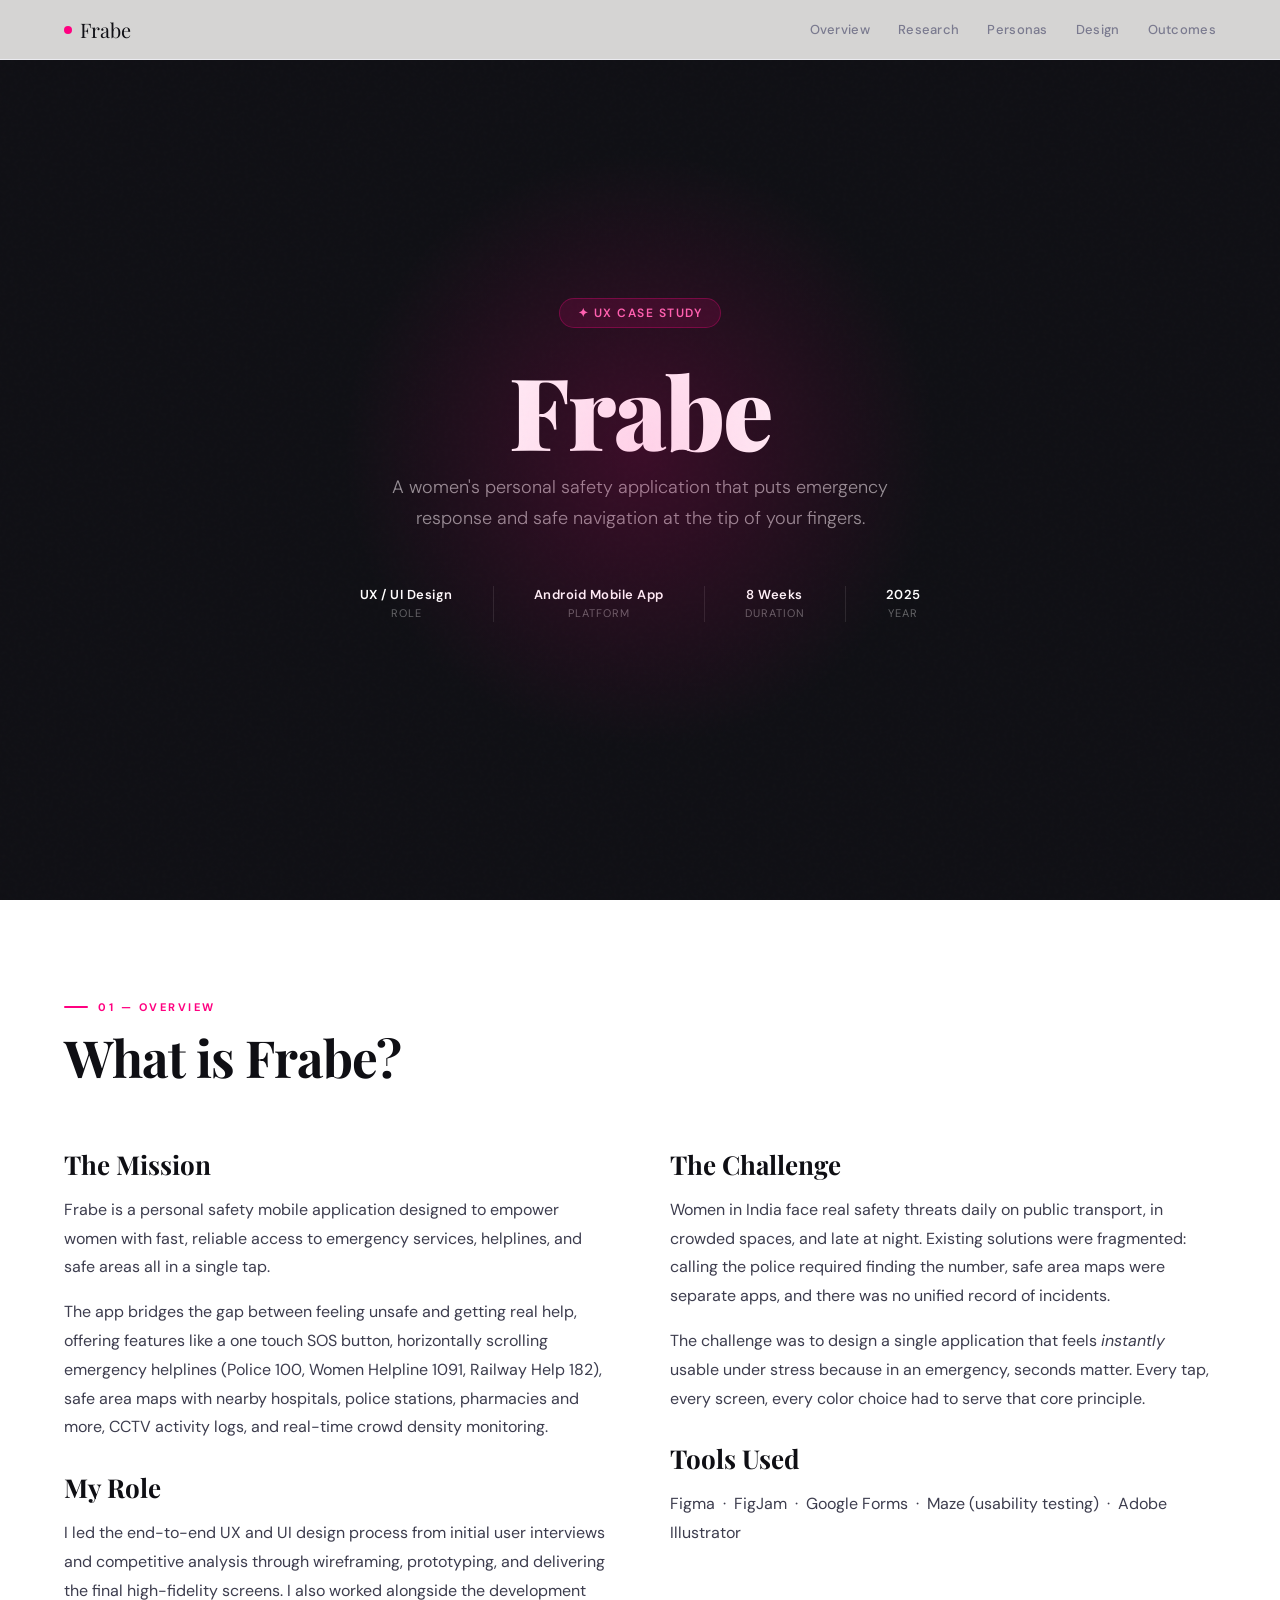
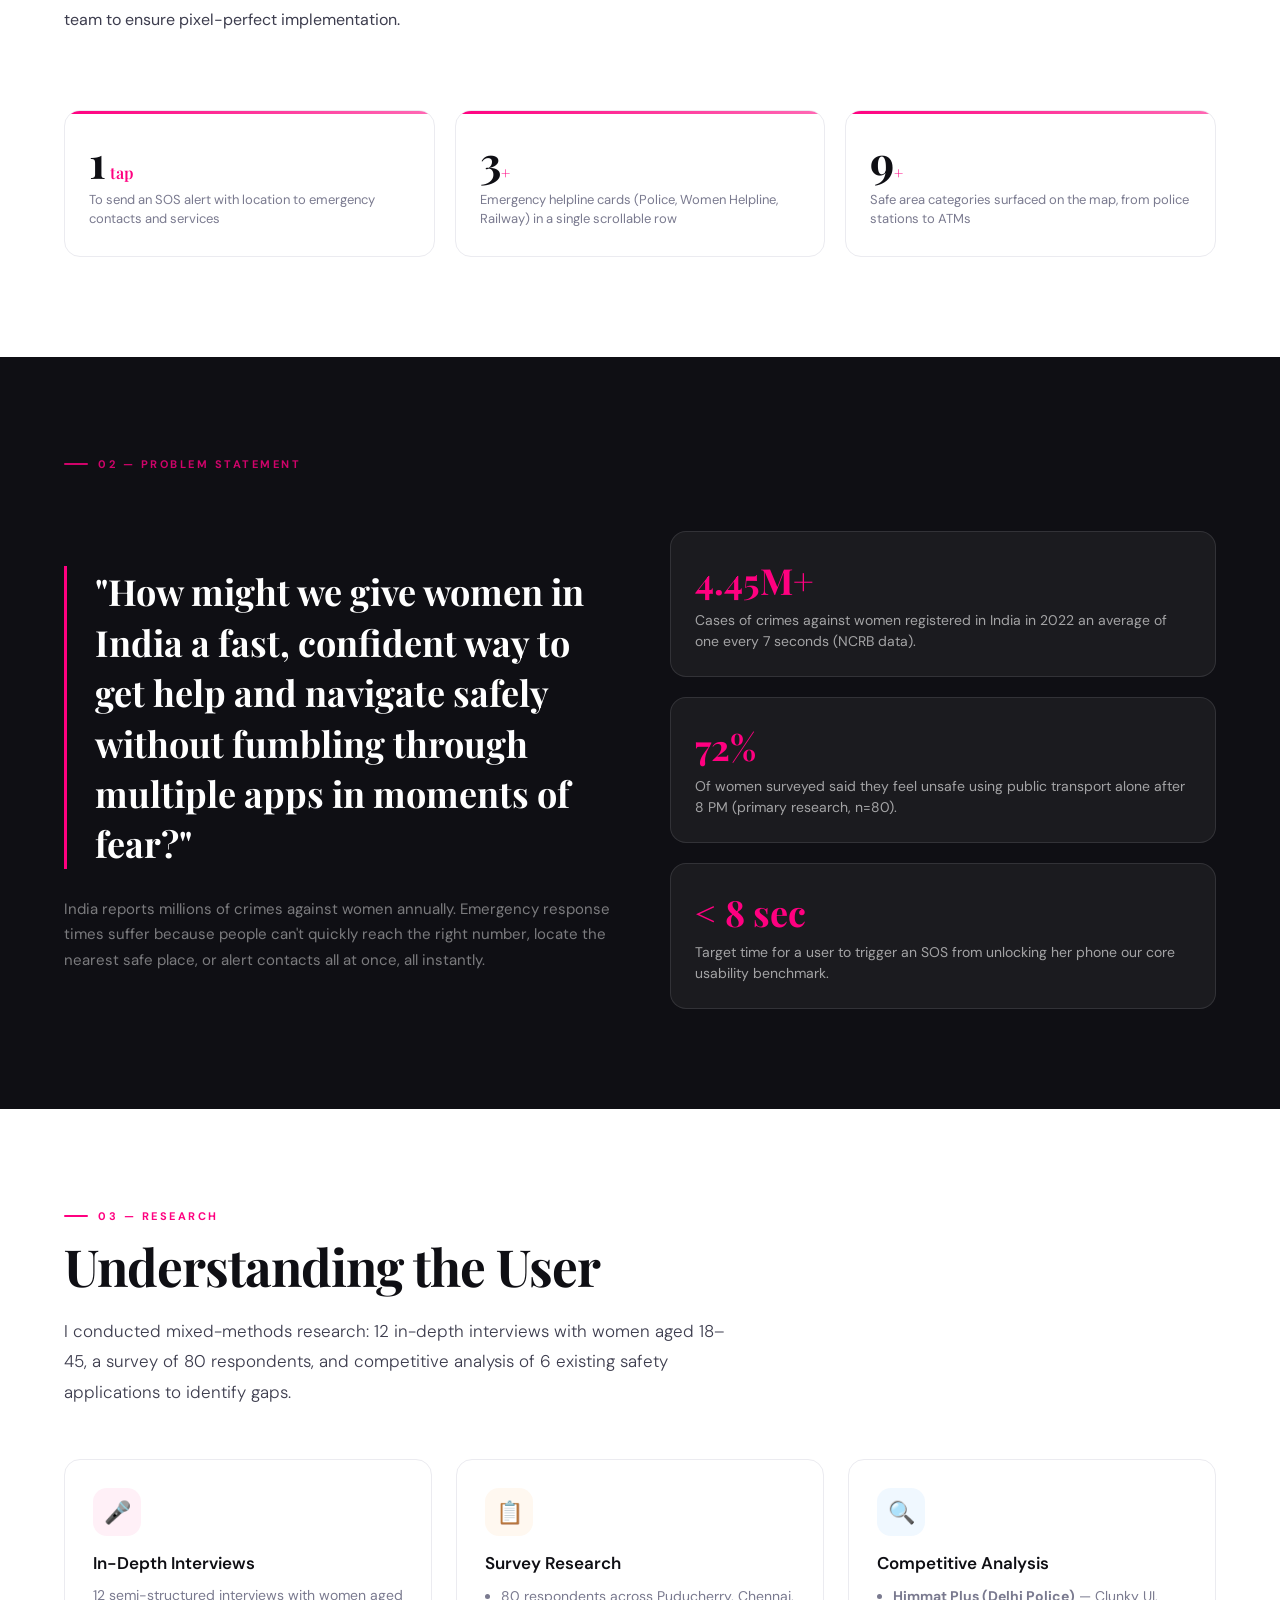
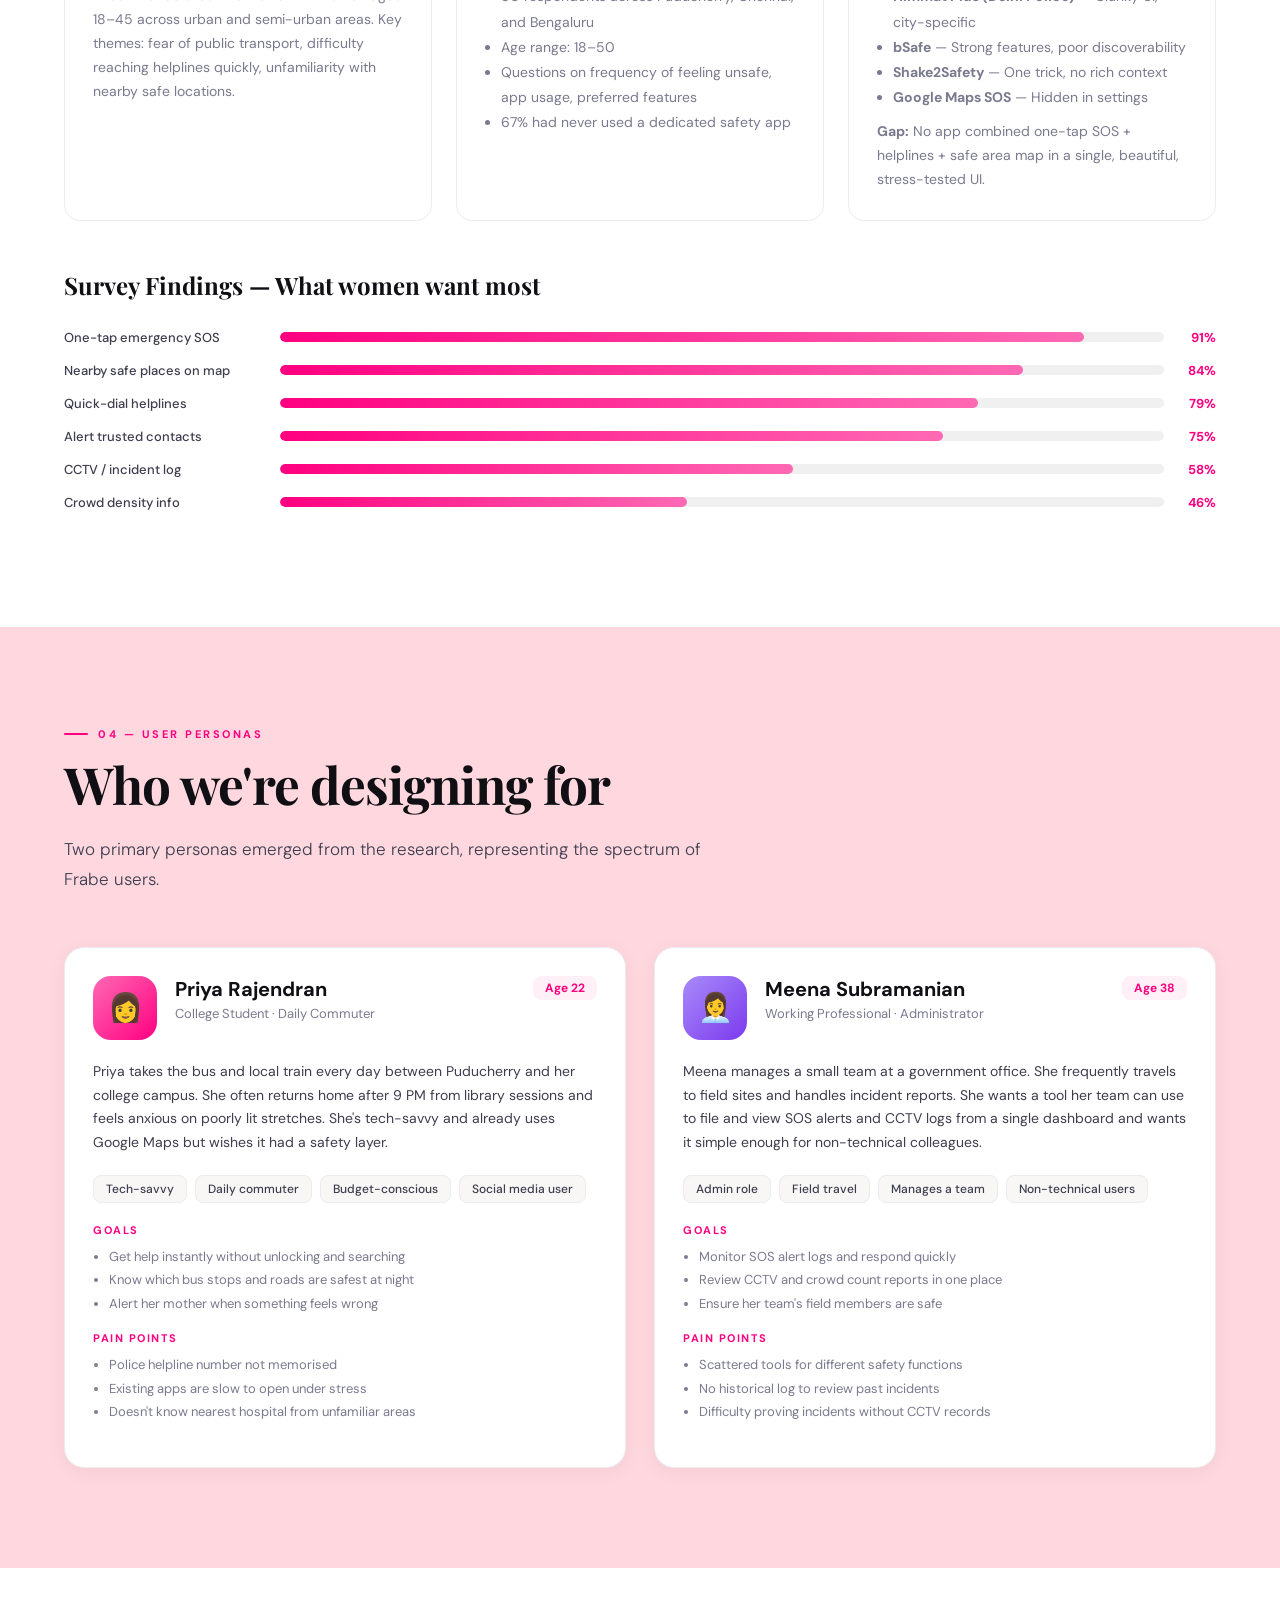
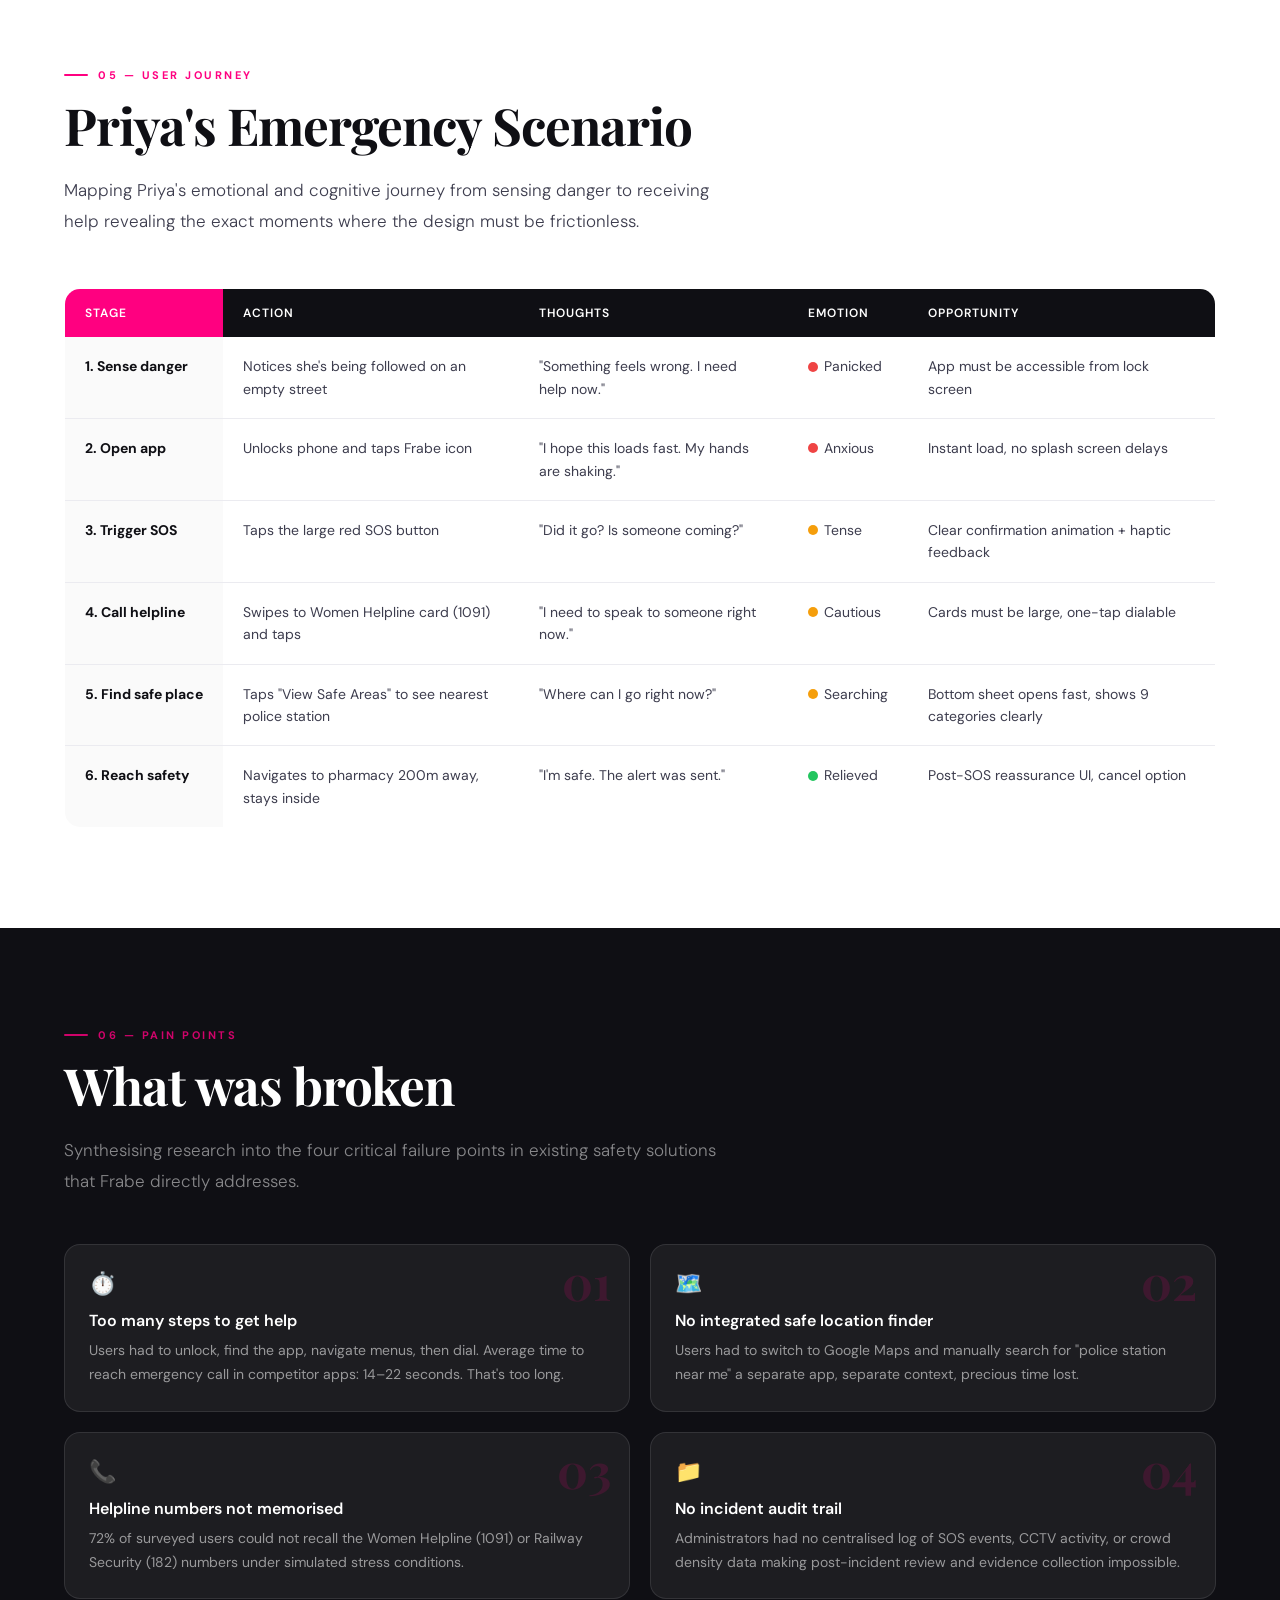
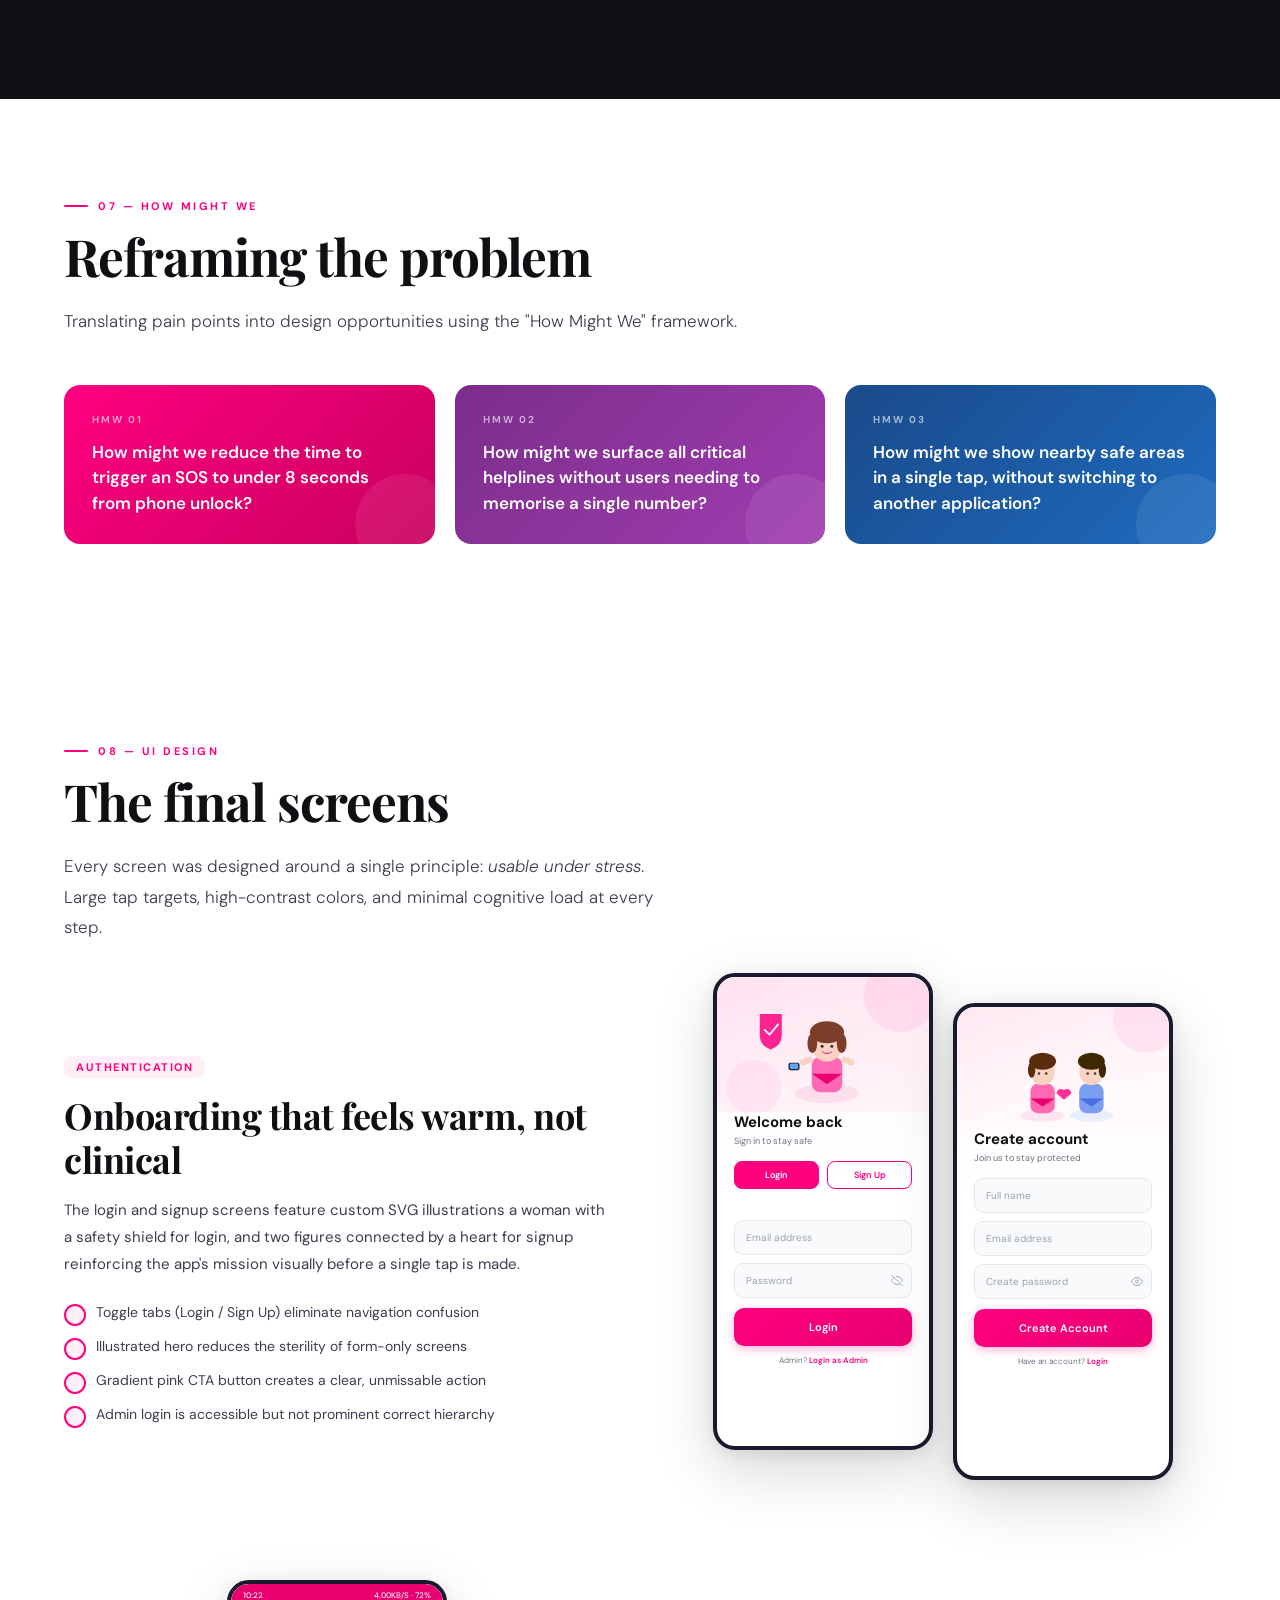
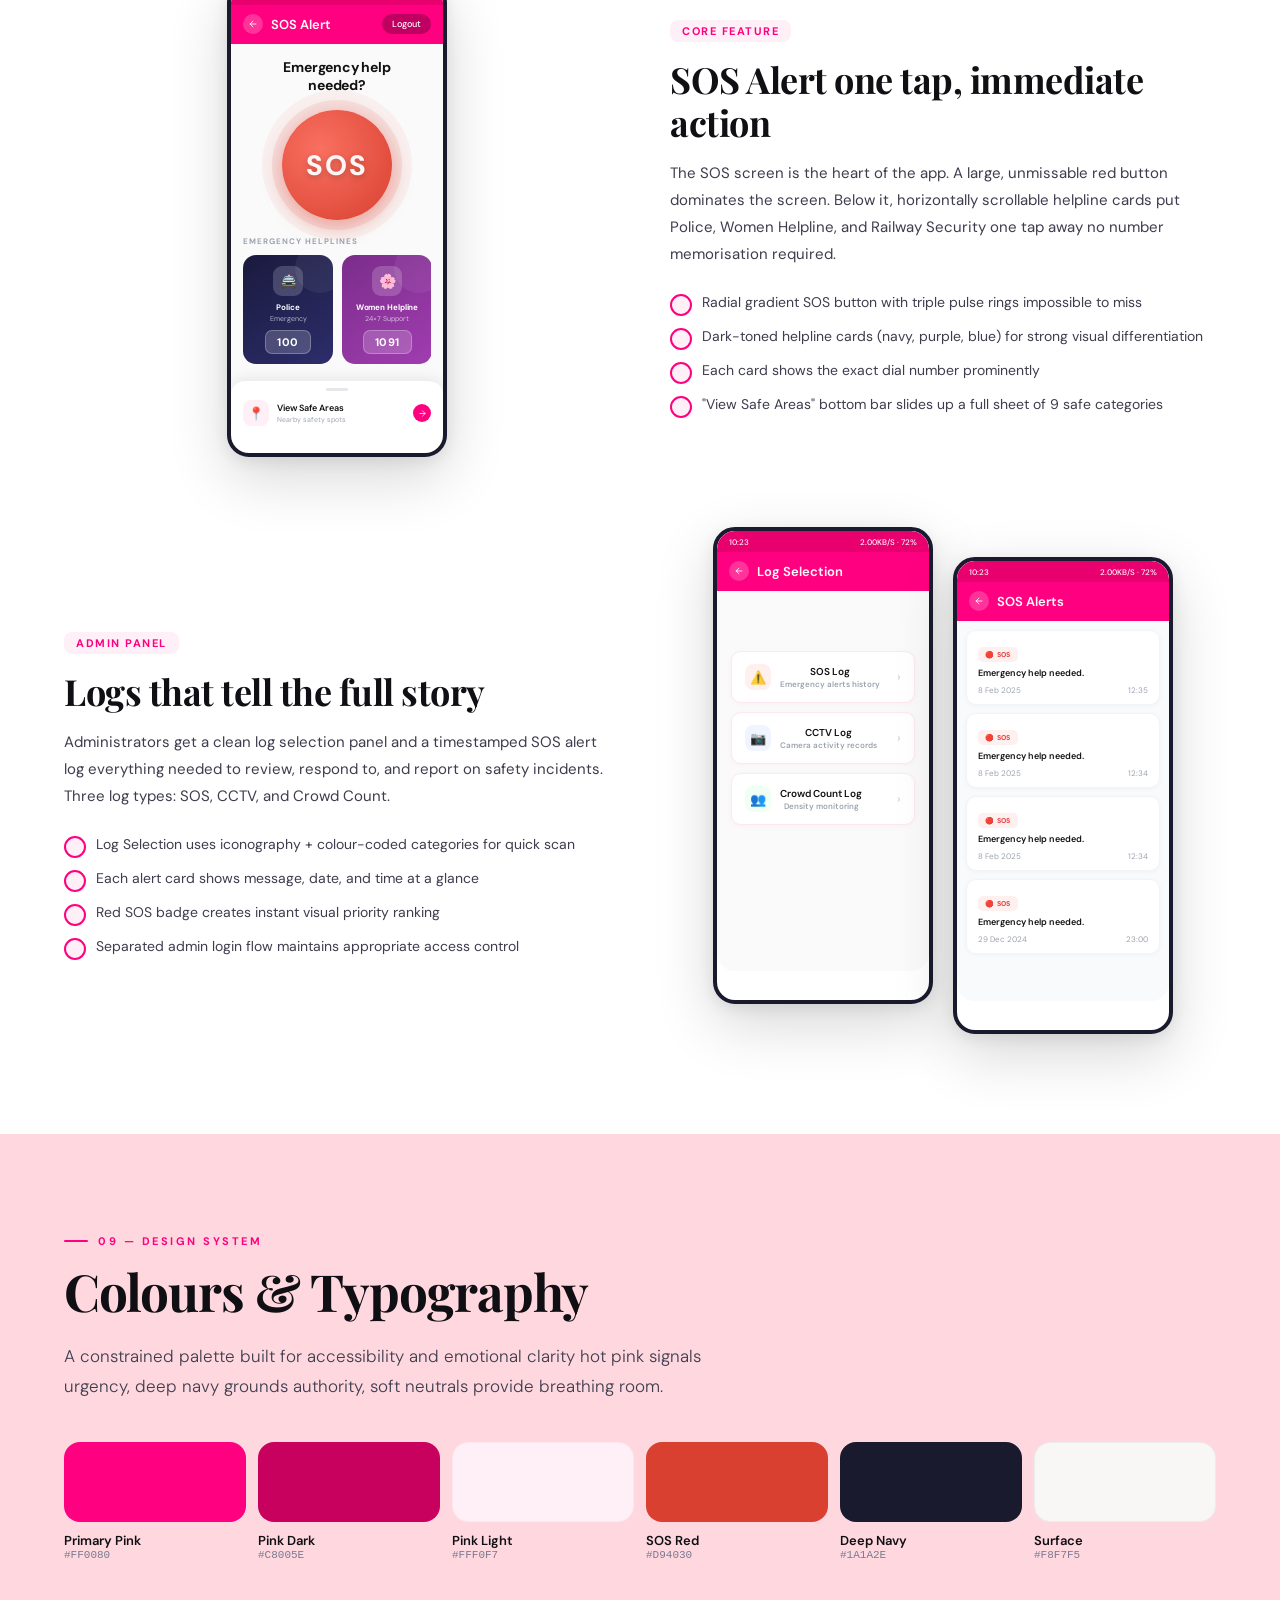
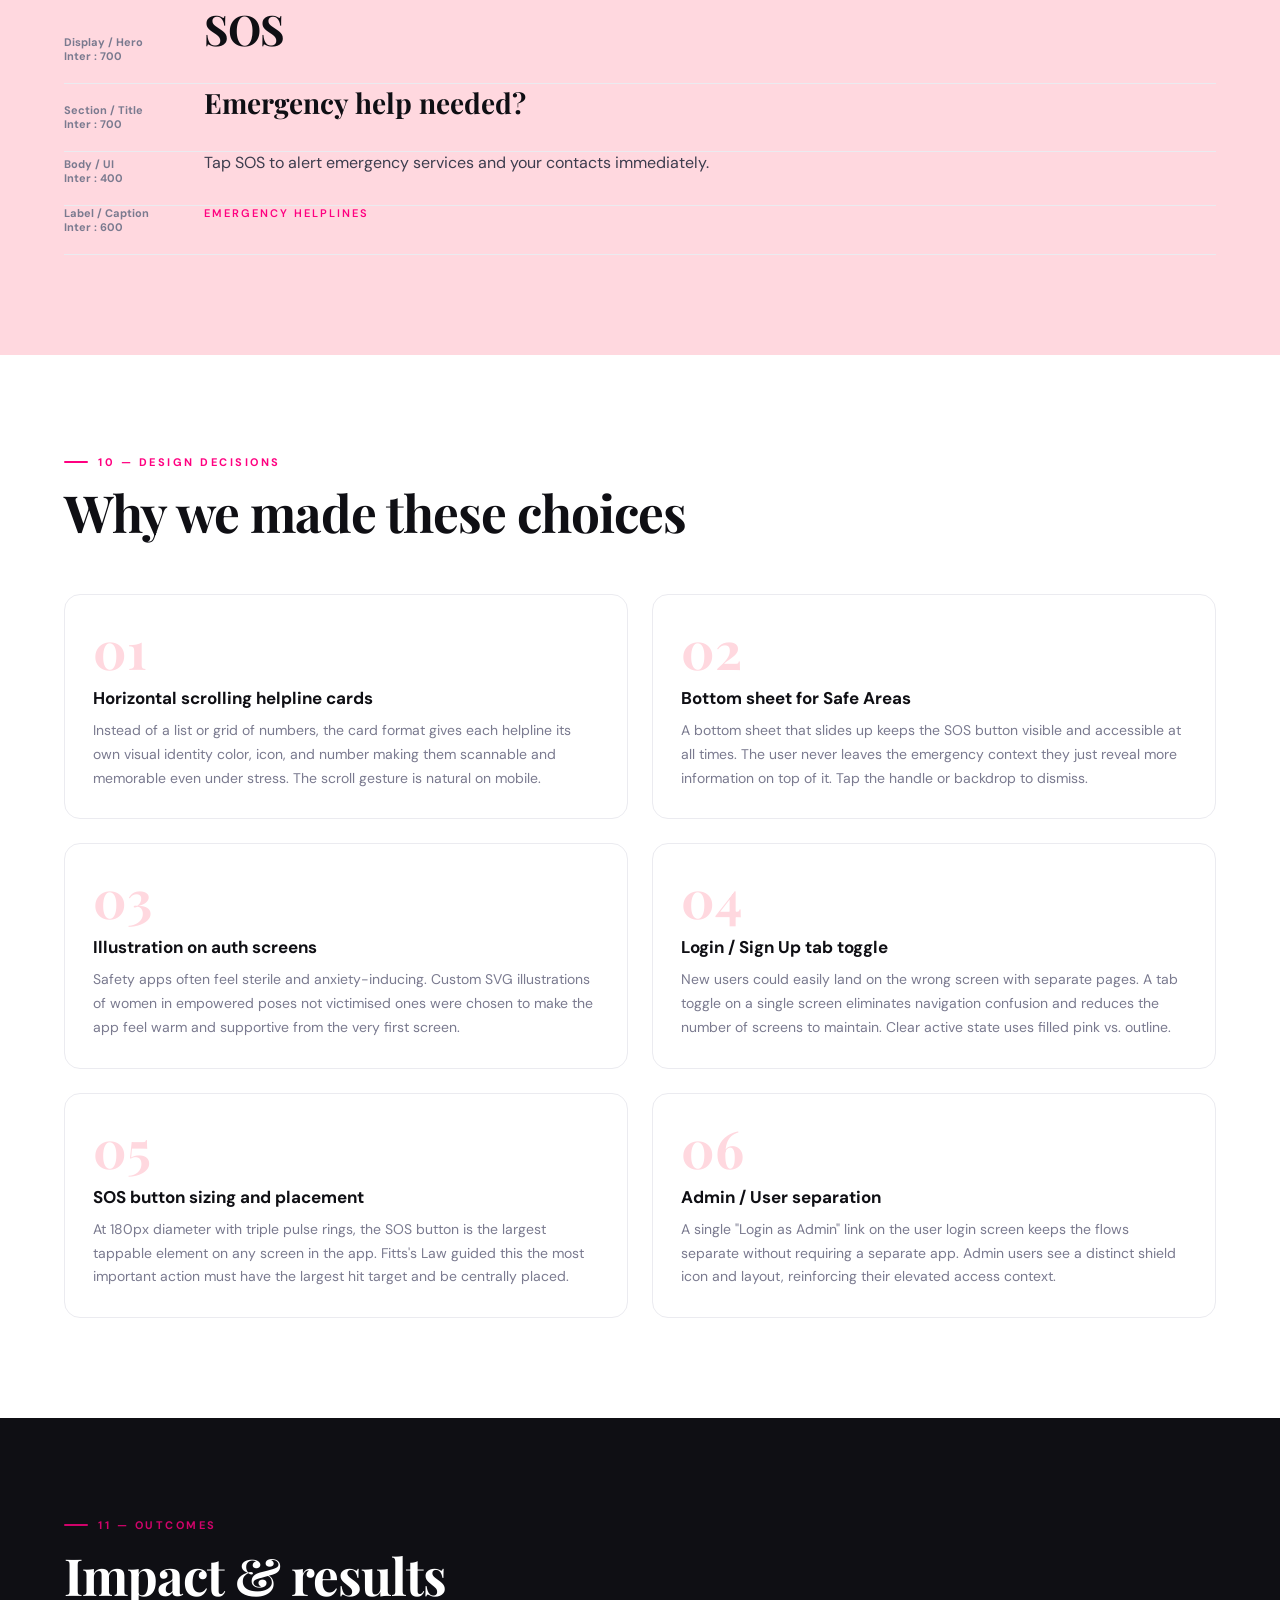
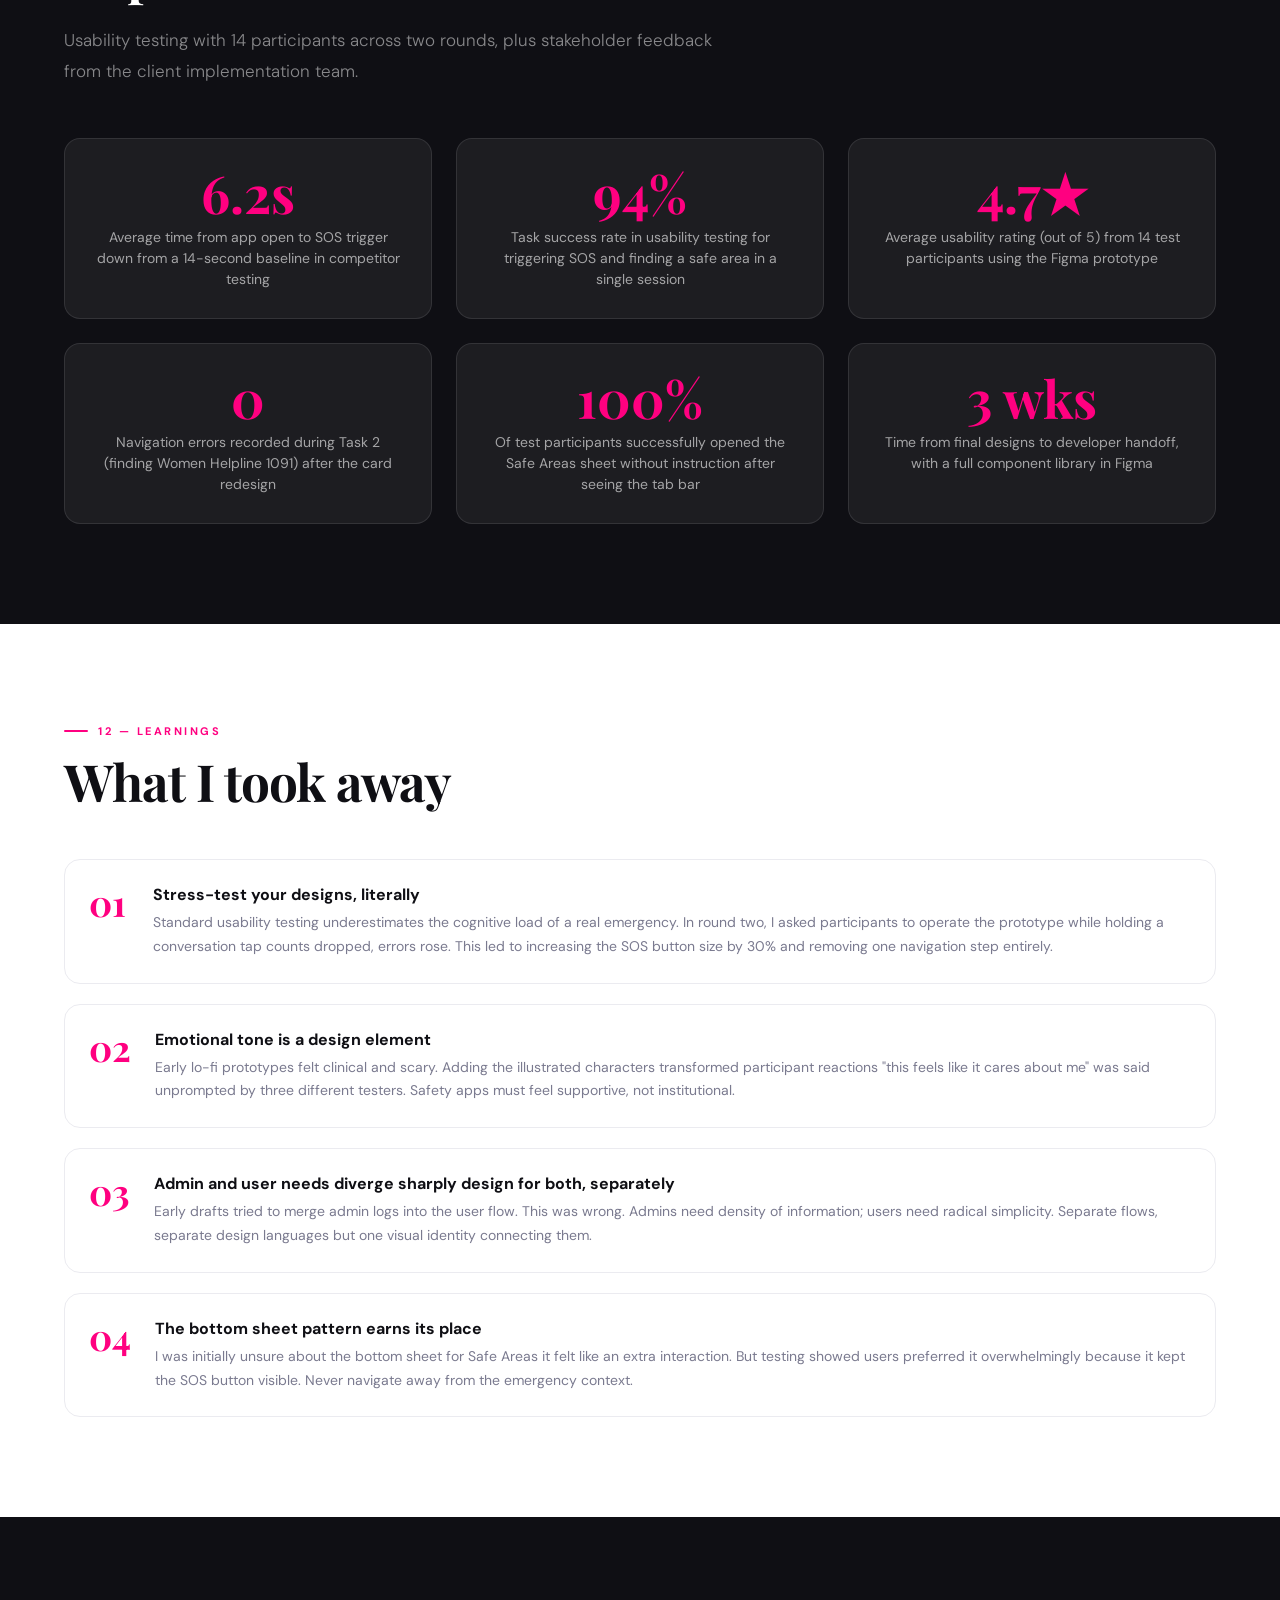
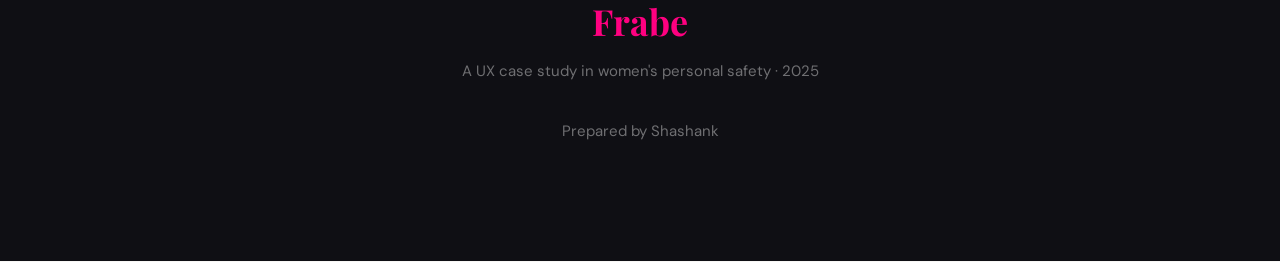
==== commit 82de5995: "Update Frabe.html" ====
--- a/Frabe.html
+++ b/Frabe.html
@@ -647,15 +647,15 @@
   <div class="overview-grid">
     <div class="overview-text reveal">
       <h3>The Mission</h3>
-      <p>Frabe is a personal safety mobile application designed to empower women with fast, reliable access to emergency services, helplines, and safe areas — all in a single tap.</p>
-      <p>The app bridges the gap between feeling unsafe and getting real help, offering features like a one-touch SOS button, horizontally scrolling emergency helplines (Police 100, Women Helpline 1091, Railway Help 182), safe area maps with nearby hospitals, police stations, pharmacies and more, CCTV activity logs, and real-time crowd density monitoring.</p>
+      <p>Frabe is a personal safety mobile application designed to empower women with fast, reliable access to emergency services, helplines, and safe areas  all in a single tap.</p>
+      <p>The app bridges the gap between feeling unsafe and getting real help, offering features like a one touch SOS button, horizontally scrolling emergency helplines (Police 100, Women Helpline 1091, Railway Help 182), safe area maps with nearby hospitals, police stations, pharmacies and more, CCTV activity logs, and real-time crowd density monitoring.</p>
       <h3 style="margin-top:28px">My Role</h3>
-      <p>I led the end-to-end UX and UI design process — from initial user interviews and competitive analysis through wireframing, prototyping, and delivering the final high-fidelity screens. I also worked alongside the development team to ensure pixel-perfect implementation.</p>
+      <p>I led the end-to-end UX and UI design process from initial user interviews and competitive analysis through wireframing, prototyping, and delivering the final high-fidelity screens. I also worked alongside the development team to ensure pixel-perfect implementation.</p>
     </div>
     <div class="overview-text reveal">
       <h3>The Challenge</h3>
-      <p>Women in India face real safety threats daily — on public transport, in crowded spaces, and late at night. Existing solutions were fragmented: calling the police required finding the number, safe area maps were separate apps, and there was no unified record of incidents.</p>
-      <p>The challenge was to design a single application that feels <em>instantly</em> usable under stress — because in an emergency, seconds matter. Every tap, every screen, every color choice had to serve that core principle.</p>
+      <p>Women in India face real safety threats daily on public transport, in crowded spaces, and late at night. Existing solutions were fragmented: calling the police required finding the number, safe area maps were separate apps, and there was no unified record of incidents.</p>
+      <p>The challenge was to design a single application that feels <em>instantly</em> usable under stress because in an emergency, seconds matter. Every tap, every screen, every color choice had to serve that core principle.</p>
       <h3 style="margin-top:28px">Tools Used</h3>
       <p>Figma &nbsp;·&nbsp; FigJam &nbsp;·&nbsp; Google Forms &nbsp;·&nbsp; Maze (usability testing) &nbsp;·&nbsp; Adobe Illustrator</p>
     </div>
@@ -682,13 +682,13 @@
   <div class="section-eyebrow white-eye">02 — Problem Statement</div>
   <div class="problem-layout">
     <div class="reveal">
-      <div class="problem-quote">"How might we give women in India a fast, confident way to get help and navigate safely — without fumbling through multiple apps in moments of fear?"</div>
-      <p style="color:rgba(255,255,255,.45);margin-top:28px;font-size:15px;line-height:1.7">India reports millions of crimes against women annually. Emergency response times suffer because people can't quickly reach the right number, locate the nearest safe place, or alert contacts — all at once, all instantly.</p>
+      <div class="problem-quote">"How might we give women in India a fast, confident way to get help and navigate safely without fumbling through multiple apps in moments of fear?"</div>
+      <p style="color:rgba(255,255,255,.45);margin-top:28px;font-size:15px;line-height:1.7">India reports millions of crimes against women annually. Emergency response times suffer because people can't quickly reach the right number, locate the nearest safe place, or alert contacts all at once, all instantly.</p>
     </div>
     <div class="problem-stats reveal">
       <div class="pstat">
         <div class="pstat-num">4.45M+</div>
-        <div class="pstat-text">Cases of crimes against women registered in India in 2022 — an average of one every 7 seconds (NCRB data).</div>
+        <div class="pstat-text">Cases of crimes against women registered in India in 2022 an average of one every 7 seconds (NCRB data).</div>
       </div>
       <div class="pstat">
         <div class="pstat-num">72%</div>
@@ -696,7 +696,7 @@
       </div>
       <div class="pstat">
         <div class="pstat-num">&lt; 8 sec</div>
-        <div class="pstat-text">Target time for a user to trigger an SOS from unlocking her phone — our core usability benchmark.</div>
+        <div class="pstat-text">Target time for a user to trigger an SOS from unlocking her phone our core usability benchmark.</div>
       </div>
     </div>
   </div>
@@ -803,7 +803,7 @@
         <div class="persona-age">Age 38</div>
       </div>
       <div class="persona-body">
-        <p class="persona-bio">Meena manages a small team at a government office. She frequently travels to field sites and handles incident reports. She wants a tool her team can use to file and view SOS alerts and CCTV logs from a single dashboard — and wants it simple enough for non-technical colleagues.</p>
+        <p class="persona-bio">Meena manages a small team at a government office. She frequently travels to field sites and handles incident reports. She wants a tool her team can use to file and view SOS alerts and CCTV logs from a single dashboard and wants it simple enough for non-technical colleagues.</p>
         <div class="persona-tags">
           <span class="ptag">Admin role</span>
           <span class="ptag">Field travel</span>
@@ -835,7 +835,7 @@
 <section class="section white">
   <div class="section-eyebrow">05 — User Journey</div>
   <h2 class="section-title">Priya's Emergency Scenario</h2>
-  <p class="section-body">Mapping Priya's emotional and cognitive journey from sensing danger to receiving help — revealing the exact moments where the design must be frictionless.</p>
+  <p class="section-body">Mapping Priya's emotional and cognitive journey from sensing danger to receiving help revealing the exact moments where the design must be frictionless.</p>
 
   <div class="journey reveal">
     <table class="journey-table">
@@ -913,7 +913,7 @@
       <div class="pain-num">02</div>
       <div class="pain-icon">🗺️</div>
       <div class="pain-title">No integrated safe location finder</div>
-      <div class="pain-text">Users had to switch to Google Maps and manually search for "police station near me" — a separate app, separate context, precious time lost.</div>
+      <div class="pain-text">Users had to switch to Google Maps and manually search for "police station near me" a separate app, separate context, precious time lost.</div>
     </div>
     <div class="pain-card">
       <div class="pain-num">03</div>
@@ -925,7 +925,7 @@
       <div class="pain-num">04</div>
       <div class="pain-icon">📁</div>
       <div class="pain-title">No incident audit trail</div>
-      <div class="pain-text">Administrators had no centralised log of SOS events, CCTV activity, or crowd density data — making post-incident review and evidence collection impossible.</div>
+      <div class="pain-text">Administrators had no centralised log of SOS events, CCTV activity, or crowd density data making post-incident review and evidence collection impossible.</div>
     </div>
   </div>
 </section>
@@ -968,12 +968,12 @@
       <div class="screen-block-text">
         <div class="screen-block-tag">Authentication</div>
         <div class="screen-block-title">Onboarding that feels warm, not clinical</div>
-        <p class="screen-block-body">The login and signup screens feature custom SVG illustrations — a woman with a safety shield for login, and two figures connected by a heart for signup — reinforcing the app's mission visually before a single tap is made.</p>
+        <p class="screen-block-body">The login and signup screens feature custom SVG illustrations a woman with a safety shield for login, and two figures connected by a heart for signup reinforcing the app's mission visually before a single tap is made.</p>
         <ul class="feature-list">
           <li>Toggle tabs (Login / Sign Up) eliminate navigation confusion</li>
           <li>Illustrated hero reduces the sterility of form-only screens</li>
           <li>Gradient pink CTA button creates a clear, unmissable action</li>
-          <li>Admin login is accessible but not prominent — correct hierarchy</li>
+          <li>Admin login is accessible but not prominent correct hierarchy</li>
         </ul>
       </div>
       <div class="screen-block-phones">
@@ -1071,10 +1071,10 @@
     <div class="screen-block reverse reveal">
       <div class="screen-block-text">
         <div class="screen-block-tag">Core Feature</div>
-        <div class="screen-block-title">SOS Alert — one tap, immediate action</div>
-        <p class="screen-block-body">The SOS screen is the heart of the app. A large, unmissable red button dominates the screen. Below it, horizontally scrollable helpline cards put Police, Women Helpline, and Railway Security one tap away — no number memorisation required.</p>
+        <div class="screen-block-title">SOS Alert one tap, immediate action</div>
+        <p class="screen-block-body">The SOS screen is the heart of the app. A large, unmissable red button dominates the screen. Below it, horizontally scrollable helpline cards put Police, Women Helpline, and Railway Security one tap away no number memorisation required.</p>
         <ul class="feature-list">
-          <li>Radial gradient SOS button with triple pulse rings — impossible to miss</li>
+          <li>Radial gradient SOS button with triple pulse rings impossible to miss</li>
           <li>Dark-toned helpline cards (navy, purple, blue) for strong visual differentiation</li>
           <li>Each card shows the exact dial number prominently</li>
           <li>"View Safe Areas" bottom bar slides up a full sheet of 9 safe categories</li>
@@ -1143,7 +1143,7 @@
       <div class="screen-block-text">
         <div class="screen-block-tag">Admin Panel</div>
         <div class="screen-block-title">Logs that tell the full story</div>
-        <p class="screen-block-body">Administrators get a clean log selection panel and a timestamped SOS alert log — everything needed to review, respond to, and report on safety incidents. Three log types: SOS, CCTV, and Crowd Count.</p>
+        <p class="screen-block-body">Administrators get a clean log selection panel and a timestamped SOS alert log everything needed to review, respond to, and report on safety incidents. Three log types: SOS, CCTV, and Crowd Count.</p>
         <ul class="feature-list">
           <li>Log Selection uses iconography + colour-coded categories for quick scan</li>
           <li>Each alert card shows message, date, and time at a glance</li>
@@ -1185,7 +1185,7 @@
 <section class="section pink-bg">
   <div class="section-eyebrow">09 — Design System</div>
   <h2 class="section-title">Colours & Typography</h2>
-  <p class="section-body">A constrained palette built for accessibility and emotional clarity — hot pink signals urgency, deep navy grounds authority, soft neutrals provide breathing room.</p>
+  <p class="section-body">A constrained palette built for accessibility and emotional clarity hot pink signals urgency, deep navy grounds authority, soft neutrals provide breathing room.</p>
 
   <div class="palette reveal">
     <div class="swatch">
@@ -1249,17 +1249,17 @@
     <div class="decision-card">
       <div class="decision-number">01</div>
       <div class="decision-title">Horizontal scrolling helpline cards</div>
-      <div class="decision-body">Instead of a list or grid of numbers, the card format gives each helpline its own visual identity — color, icon, and number — making them scannable and memorable even under stress. The scroll gesture is natural on mobile.</div>
+      <div class="decision-body">Instead of a list or grid of numbers, the card format gives each helpline its own visual identity color, icon, and number making them scannable and memorable even under stress. The scroll gesture is natural on mobile.</div>
     </div>
     <div class="decision-card">
       <div class="decision-number">02</div>
       <div class="decision-title">Bottom sheet for Safe Areas</div>
-      <div class="decision-body">A bottom sheet that slides up keeps the SOS button visible and accessible at all times. The user never leaves the emergency context — they just reveal more information on top of it. Tap the handle or backdrop to dismiss.</div>
+      <div class="decision-body">A bottom sheet that slides up keeps the SOS button visible and accessible at all times. The user never leaves the emergency context they just reveal more information on top of it. Tap the handle or backdrop to dismiss.</div>
     </div>
     <div class="decision-card">
       <div class="decision-number">03</div>
       <div class="decision-title">Illustration on auth screens</div>
-      <div class="decision-body">Safety apps often feel sterile and anxiety-inducing. Custom SVG illustrations of women in empowered poses — not victimised ones — were chosen to make the app feel warm and supportive from the very first screen.</div>
+      <div class="decision-body">Safety apps often feel sterile and anxiety-inducing. Custom SVG illustrations of women in empowered poses not victimised ones were chosen to make the app feel warm and supportive from the very first screen.</div>
     </div>
     <div class="decision-card">
       <div class="decision-number">04</div>
@@ -1269,7 +1269,7 @@
     <div class="decision-card">
       <div class="decision-number">05</div>
       <div class="decision-title">SOS button sizing and placement</div>
-      <div class="decision-body">At 180px diameter with triple pulse rings, the SOS button is the largest tappable element on any screen in the app. Fitts's Law guided this — the most important action must have the largest hit target and be centrally placed.</div>
+      <div class="decision-body">At 180px diameter with triple pulse rings, the SOS button is the largest tappable element on any screen in the app. Fitts's Law guided this the most important action must have the largest hit target and be centrally placed.</div>
     </div>
     <div class="decision-card">
       <div class="decision-number">06</div>
@@ -1288,7 +1288,7 @@
   <div class="outcomes-grid reveal">
     <div class="outcome-card">
       <div class="outcome-num">6.2s</div>
-      <div class="outcome-label">Average time from app open to SOS trigger — down from a 14-second baseline in competitor testing</div>
+      <div class="outcome-label">Average time from app open to SOS trigger down from a 14-second baseline in competitor testing</div>
     </div>
     <div class="outcome-card">
       <div class="outcome-num">94%</div>
@@ -1323,28 +1323,28 @@
       <div class="learning-num">01</div>
       <div>
         <div class="learning-title">Stress-test your designs, literally</div>
-        <div class="learning-body">Standard usability testing underestimates the cognitive load of a real emergency. In round two, I asked participants to operate the prototype while holding a conversation — tap counts dropped, errors rose. This led to increasing the SOS button size by 30% and removing one navigation step entirely.</div>
+        <div class="learning-body">Standard usability testing underestimates the cognitive load of a real emergency. In round two, I asked participants to operate the prototype while holding a conversation tap counts dropped, errors rose. This led to increasing the SOS button size by 30% and removing one navigation step entirely.</div>
       </div>
     </div>
     <div class="learning-item">
       <div class="learning-num">02</div>
       <div>
         <div class="learning-title">Emotional tone is a design element</div>
-        <div class="learning-body">Early lo-fi prototypes felt clinical and scary. Adding the illustrated characters transformed participant reactions — "this feels like it cares about me" was said unprompted by three different testers. Safety apps must feel supportive, not institutional.</div>
+        <div class="learning-body">Early lo-fi prototypes felt clinical and scary. Adding the illustrated characters transformed participant reactions "this feels like it cares about me" was said unprompted by three different testers. Safety apps must feel supportive, not institutional.</div>
       </div>
     </div>
     <div class="learning-item">
       <div class="learning-num">03</div>
       <div>
-        <div class="learning-title">Admin and user needs diverge sharply — design for both, separately</div>
-        <div class="learning-body">Early drafts tried to merge admin logs into the user flow. This was wrong. Admins need density of information; users need radical simplicity. Separate flows, separate design languages — but one visual identity connecting them.</div>
+        <div class="learning-title">Admin and user needs diverge sharply design for both, separately</div>
+        <div class="learning-body">Early drafts tried to merge admin logs into the user flow. This was wrong. Admins need density of information; users need radical simplicity. Separate flows, separate design languages but one visual identity connecting them.</div>
       </div>
     </div>
     <div class="learning-item">
       <div class="learning-num">04</div>
       <div>
         <div class="learning-title">The bottom sheet pattern earns its place</div>
-        <div class="learning-body">I was initially unsure about the bottom sheet for Safe Areas — it felt like an extra interaction. But testing showed users preferred it overwhelmingly because it kept the SOS button visible. Never navigate away from the emergency context.</div>
+        <div class="learning-body">I was initially unsure about the bottom sheet for Safe Areas it felt like an extra interaction. But testing showed users preferred it overwhelmingly because it kept the SOS button visible. Never navigate away from the emergency context.</div>
       </div>
     </div>
   </div>
